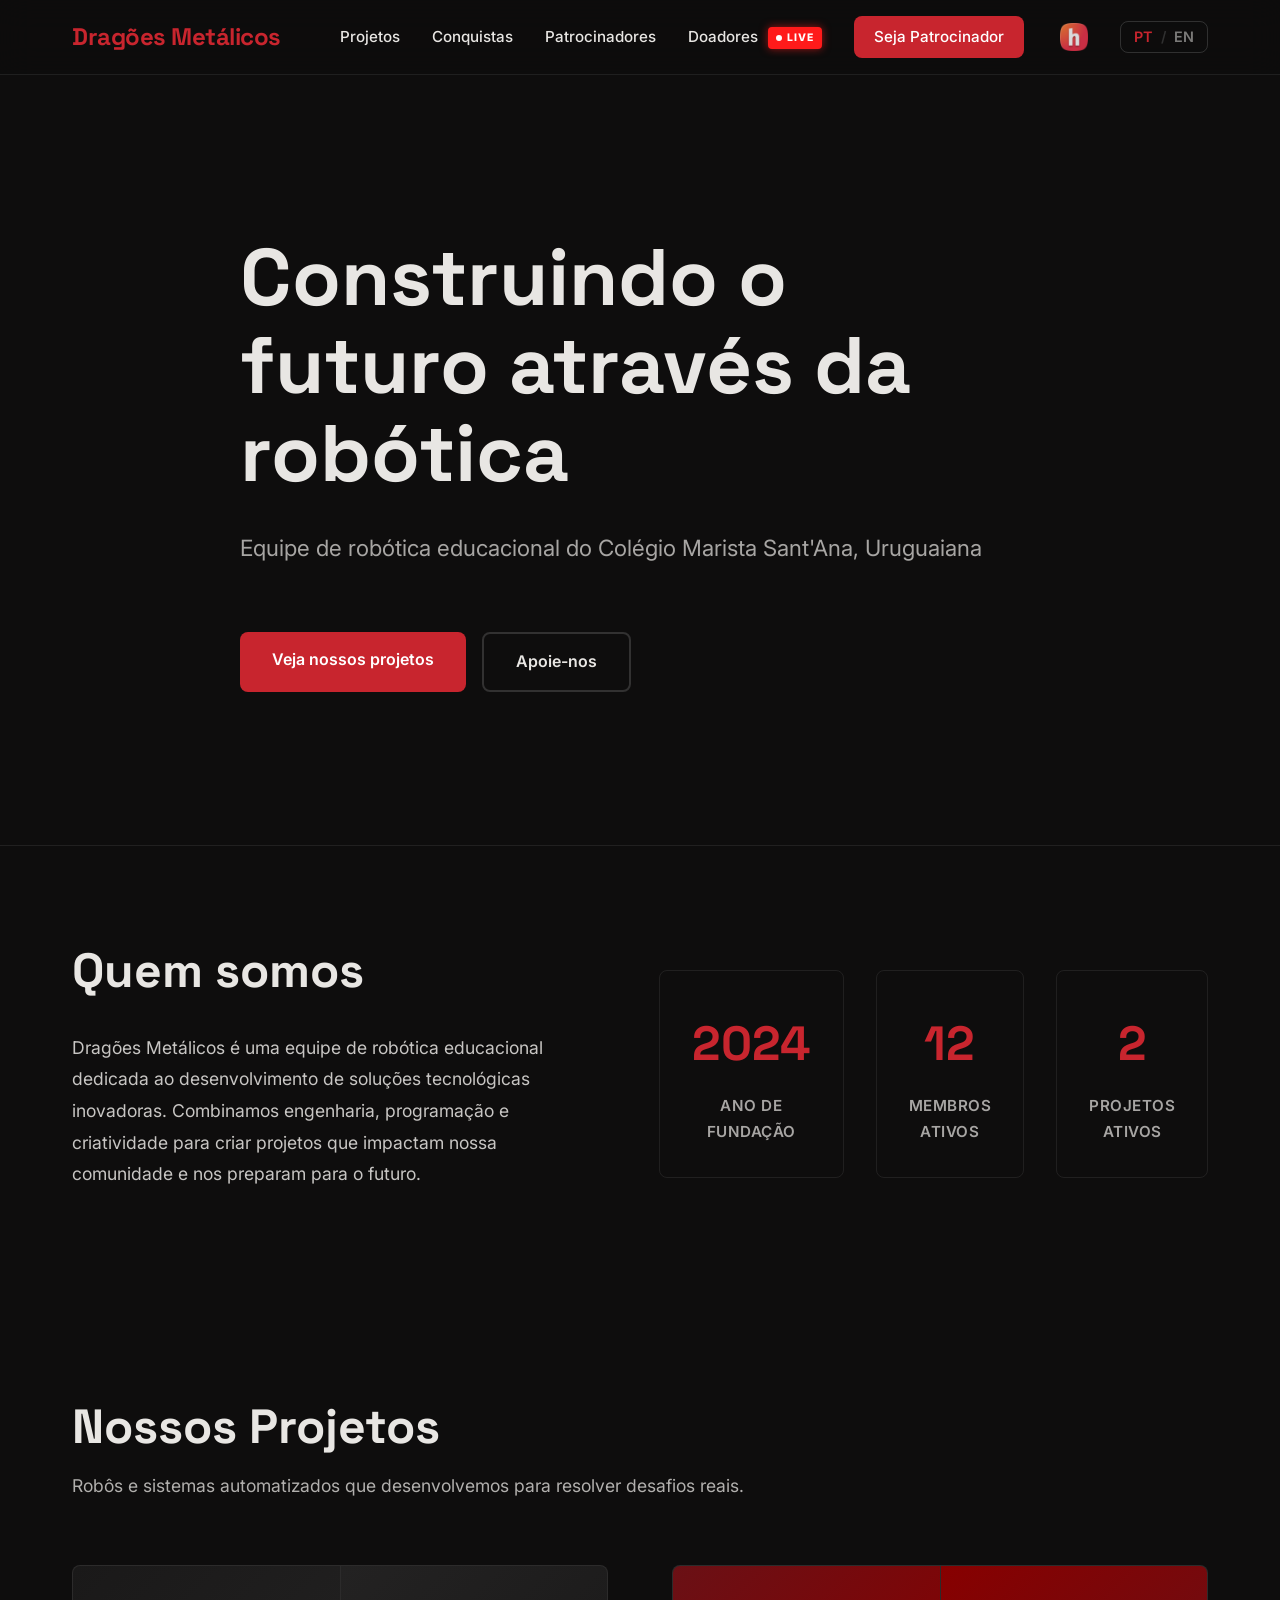
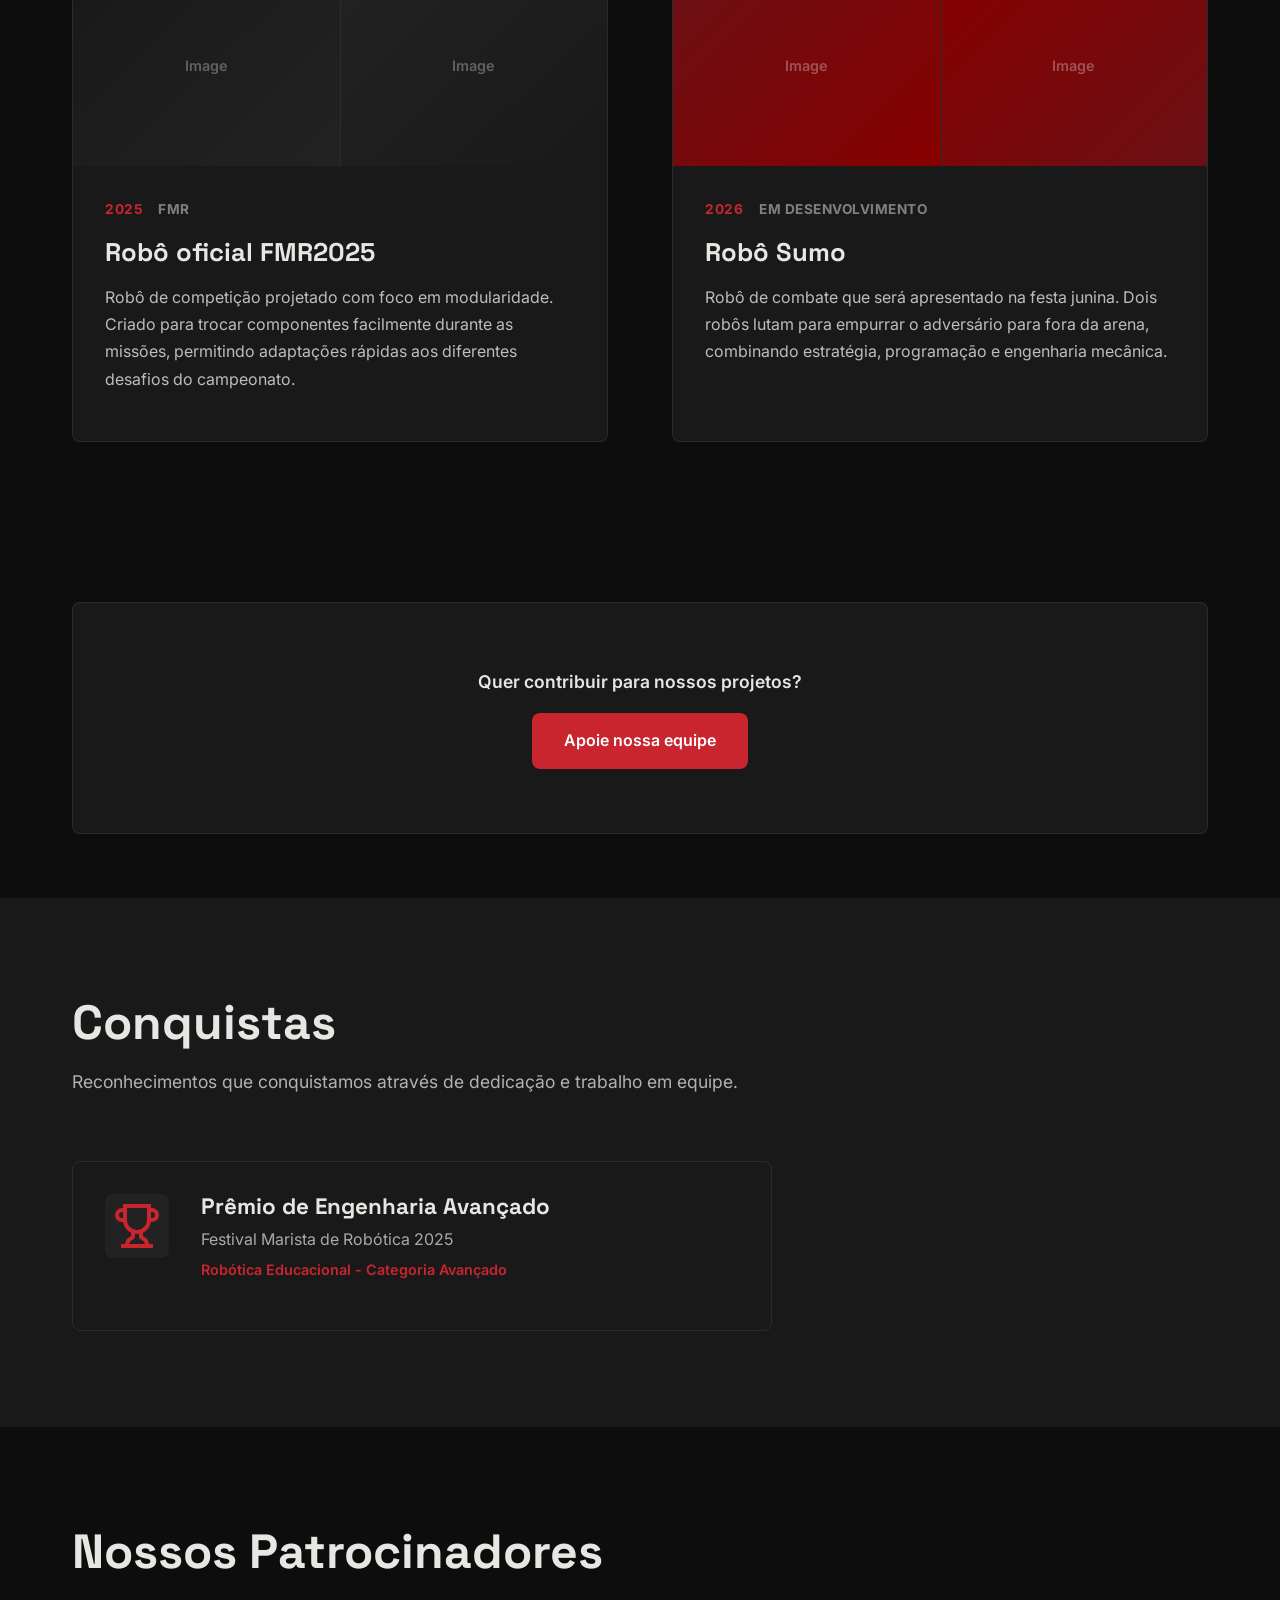
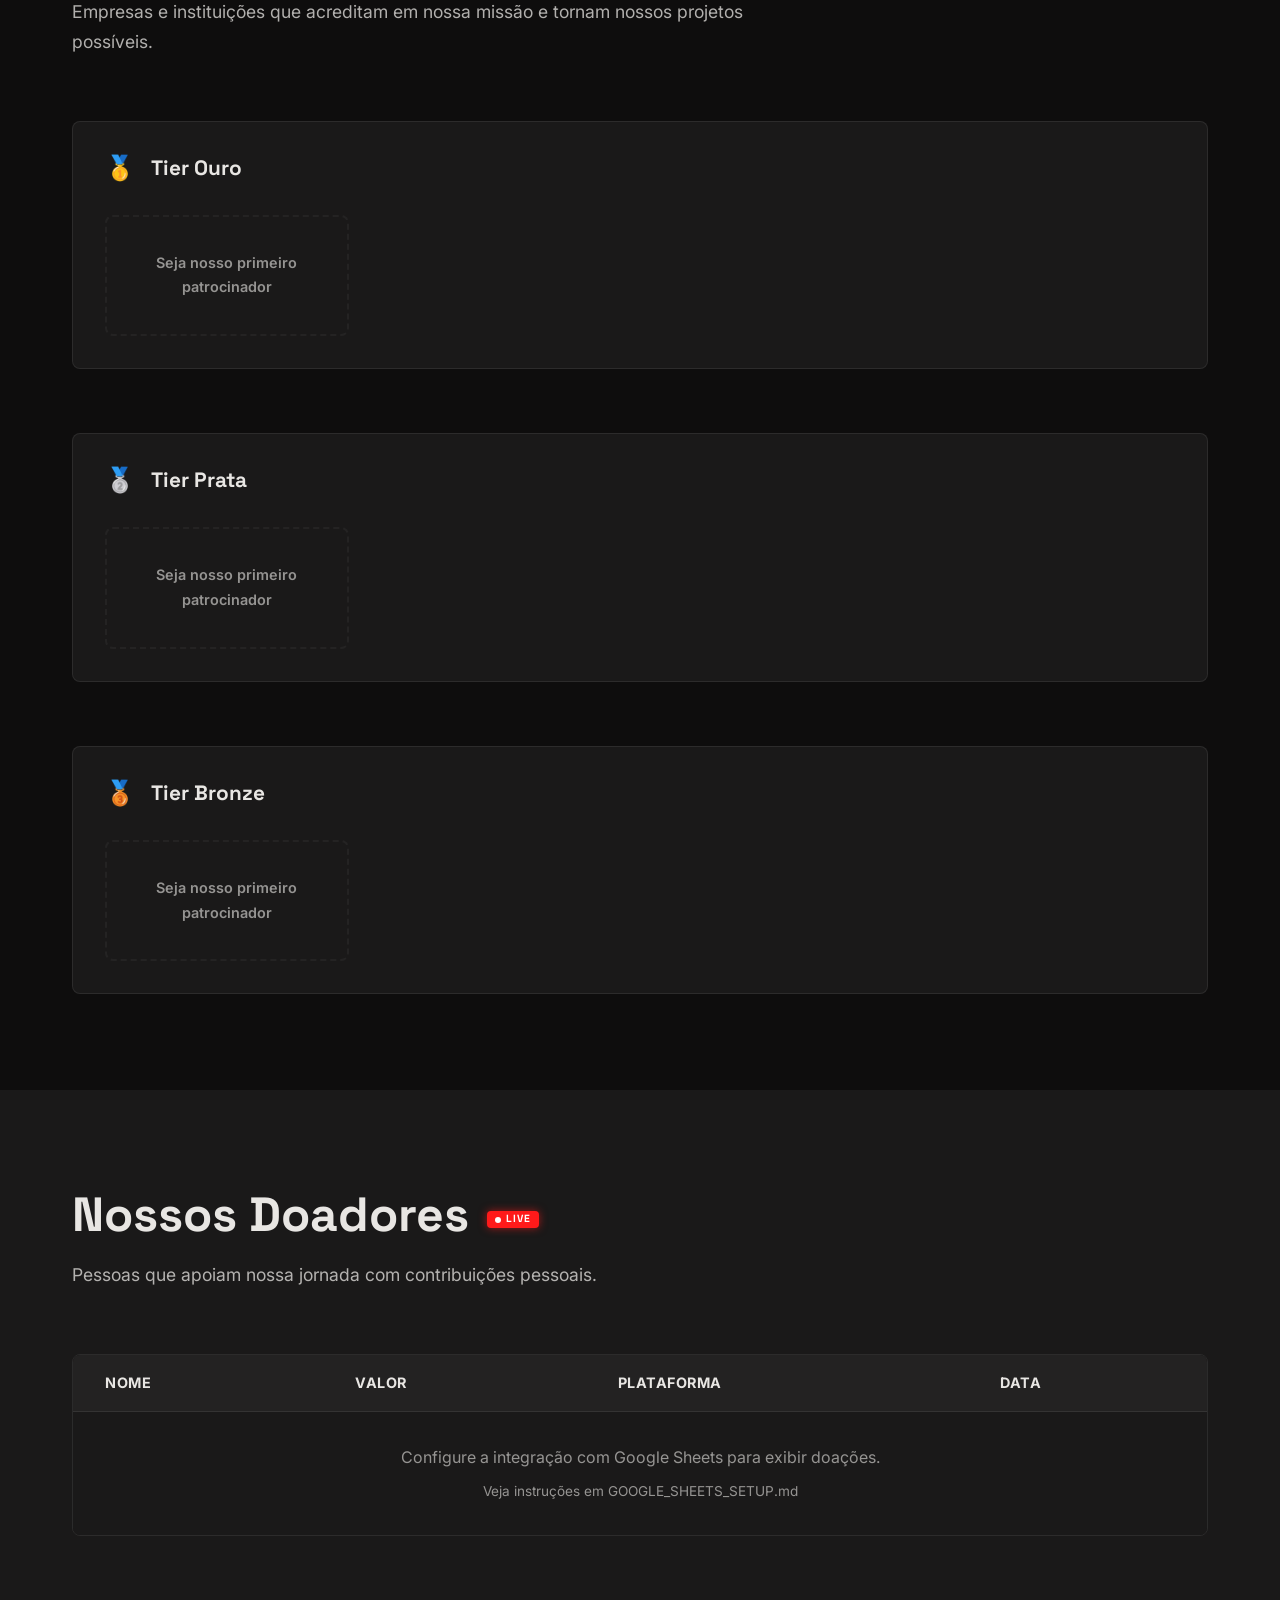
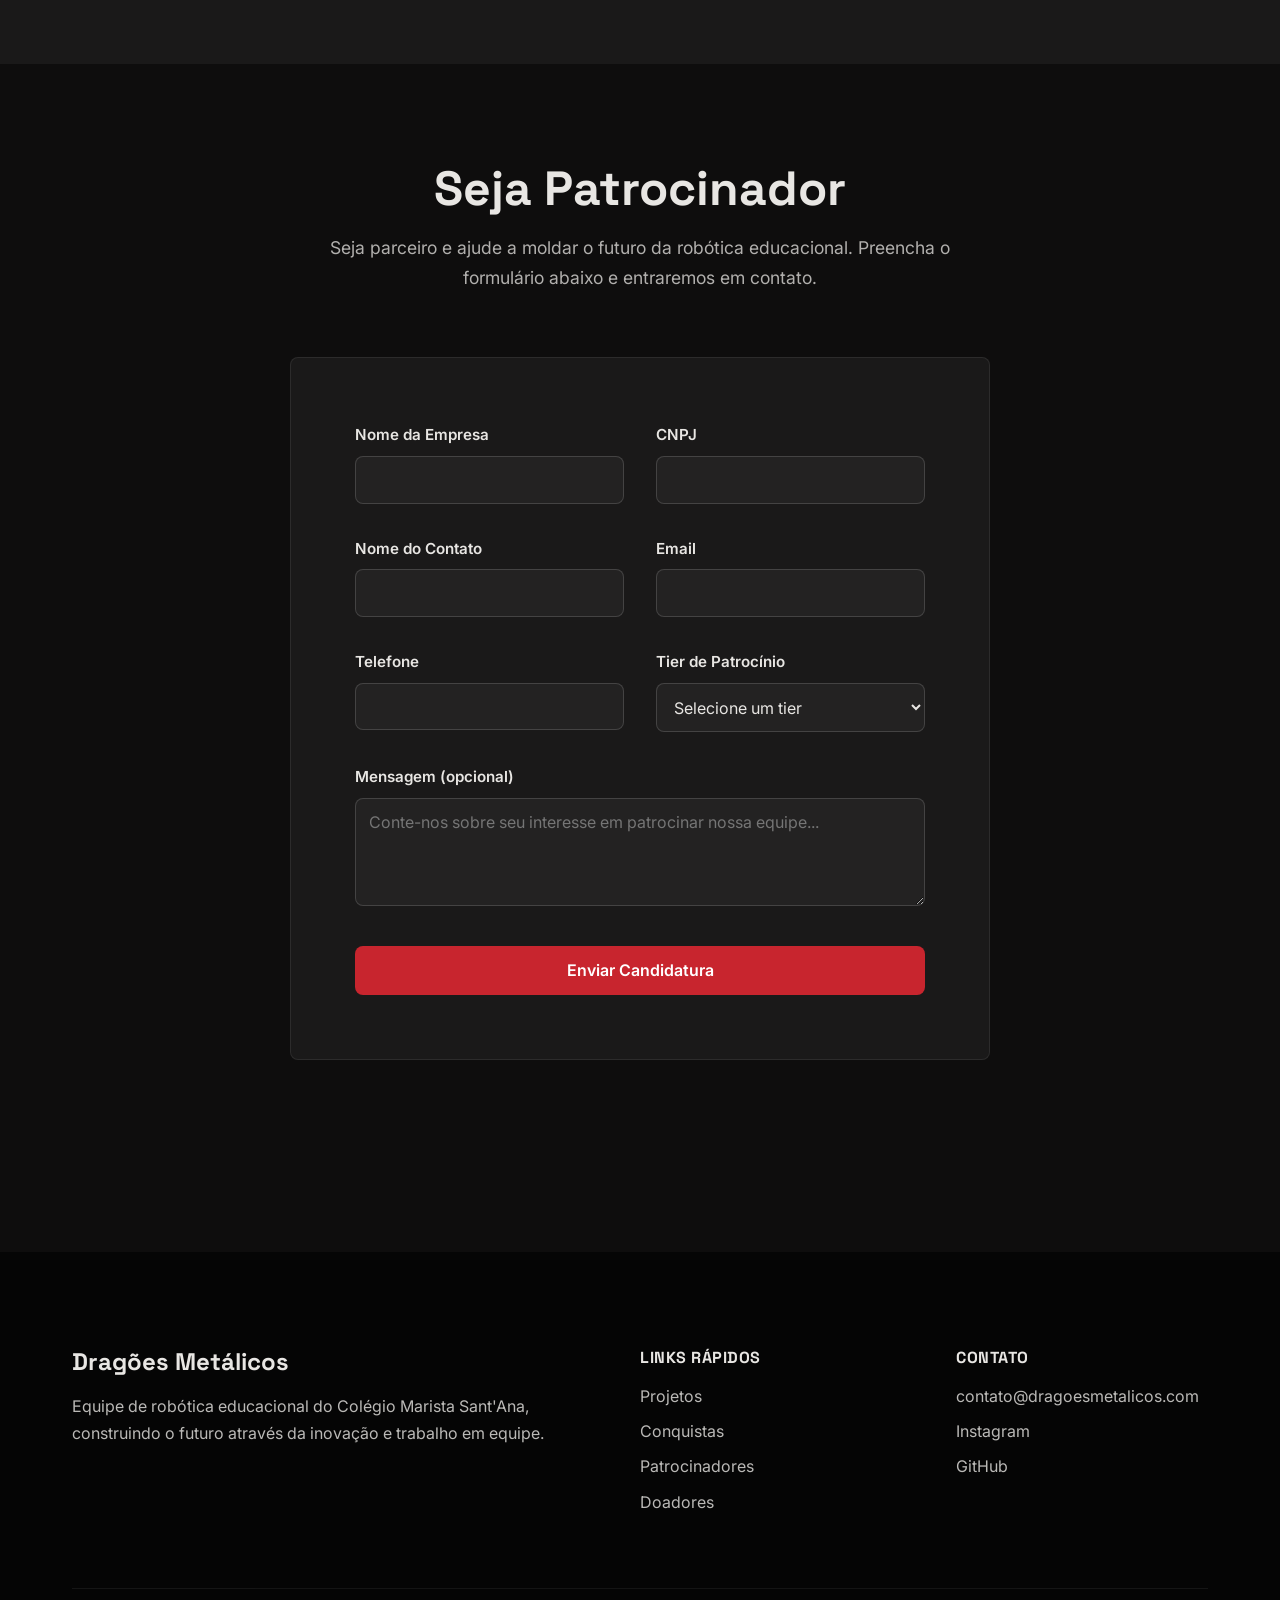
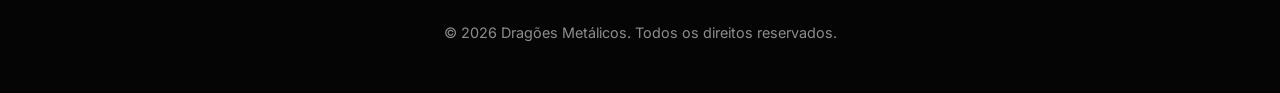
==== index.html @ 0747b9c5 "Add files via upload" ====
<!DOCTYPE html>
<html lang="pt-BR">

<head>
    <meta charset="UTF-8">
    <meta name="viewport" content="width=device-width, initial-scale=1.0">
    <title>Dragões Metálicos | Robótica Educacional</title>
    <link rel="preconnect" href="https://fonts.googleapis.com">
    <link rel="preconnect" href="https://fonts.gstatic.com" crossorigin>
    <link href="https://fonts.googleapis.com/css2?family=Inter:wght
    @400;500;600;700&family=Space+Grotesk:wght@500;600;700&display=swap" rel="stylesheet">
    <link rel="stylesheet" href="styles.css">
</head>

<body>
    <!-- HEADER -->
    <header class="header">
        <div class="container">
            <nav class="nav">
                <a href="#home" class="logo"><img src="logo.png" alt="Logo" class="logo-img" onerror="this.style.display='none'">Dragões Metálicos</a>
                <div class="nav-right">
                    <ul class="nav-links" id="navLinks">
                        <li><a href="#projetos" data-en="Projects">Projetos</a></li>
                        <li><a href="#conquistas" data-en="Achievements">Conquistas</a></li>
                        <li><a href="#patrocinadores" data-en="Sponsors">Patrocinadores</a></li>
                        <li><a href="#doadores" class="nav-live-link">Doadores <span class="live-badge">LIVE</span></a></li>
                        <li><a href="#patrocinar" class="nav-cta" data-en="Become a Sponsor">Seja Patrocinador</a></li>
                    </ul>
                    <a href="https://hackclub.com" target="_blank" rel="noopener noreferrer" class="nav-hc-link" title="Hack Club">
                        <img src="hc_logo.png" alt="Hack Club" class="nav-hc-logo">
                    </a>
                    <button class="lang-toggle" id="langToggle" aria-label="Change language">
                        <span class="lang-option active" data-lang="pt">PT</span>
                        <span class="lang-divider">/</span>
                        <span class="lang-option" data-lang="en">EN</span>
                    </button>
                </div>
            </nav>
        </div>
    </header>

    <!-- HERO -->
    <section class="hero" id="home">
        <div class="container">
            <div class="hero-content">
                <h1 class="hero-title" data-en="Shaping the future through robotics">
                    Construindo o futuro através da robótica
                </h1>
                <p class="hero-subtitle" data-en="Educational robotics team at Colégio Marista Sant'Ana, Uruguaiana">
                    Equipe de robótica educacional do Colégio Marista Sant'Ana, Uruguaiana
                </p>
                <div class="hero-cta">
                    <a href="#projetos" class="btn btn-primary" data-en="See our projects">Veja nossos projetos</a>
                    <a href="#patrocinar" class="btn btn-secondary" data-en="Support us">Apoie-nos</a>
                </div>
            </div>
        </div>
    </section>

    <!-- ABOUT -->
    <section class="about">
        <div class="container">
            <div class="about-grid">
                <div class="about-text">
                    <h2 data-en="Who we are">Quem somos</h2>
                    <p
                        data-en="Dragões Metálicos is an educational robotics team dedicated to developing innovative technological solutions. We combine engineering, programming, and creativity to create projects that impact our community and prepare us for the future.">
                        Dragões Metálicos é uma equipe de robótica educacional dedicada ao desenvolvimento de soluções
                        tecnológicas inovadoras. Combinamos engenharia, programação e criatividade para criar projetos
                        que impactam nossa comunidade e nos preparam para o futuro.
                    </p>
                </div>
                <div class="about-stats">
                    <div class="stat-item">
                        <div class="stat-number">2024</div>
                        <div class="stat-label" data-en="Year founded">Ano de fundação</div>
                    </div>
                    <div class="stat-item">
                        <div class="stat-number">12</div>
                        <div class="stat-label" data-en="Active members">Membros ativos</div>
                    </div>
                    <div class="stat-item">
                        <div class="stat-number">2</div>
                        <div class="stat-label" data-en="Active projects">Projetos ativos</div>
                    </div>
                </div>
            </div>
        </div>
    </section>

    <!-- PROJECTS -->
    <section class="projects" id="projetos">
        <div class="container">
            <div class="section-header">
                <h2 class="section-title" data-en="Our Projects">Nossos Projetos</h2>
                <p class="section-description"
                    data-en="Robots and automated systems we've developed to solve real challenges.">
                    Robôs e sistemas automatizados que desenvolvemos para resolver desafios reais.
                </p>
            </div>

            <div class="projects-grid">
                <!-- Project 1 -->
                <article class="project-card">
                    <div class="project-images">
                        <div class="project-image"
                            style="background: linear-gradient(135deg, #1a1919 0%, #232222 100%);"></div>
                        <div class="project-image"
                            style="background: linear-gradient(135deg, #232222 0%, #1a1919 100%);"></div>
                    </div>
                    <div class="project-content">
                        <div class="project-meta">
                            <span class="project-year">2025</span>
                            <span class="project-tag">FMR</span>
                        </div>
                        <h3 class="project-title" data-en="Official FMR2025 Robot">Robô oficial FMR2025</h3>
                        <p class="project-description"
                            data-en="Competition robot designed with modularity in mind. Built to easily swap components during missions, allowing quick adaptations to different challenges throughout the championship.">
                            Robô de competição projetado com foco em modularidade. Criado para trocar componentes
                            facilmente durante as missões, permitindo adaptações rápidas aos diferentes desafios do
                            campeonato.
                        </p>
                    </div>
                </article>

                <!-- Project 2 -->
                <article class="project-card">
                    <div class="project-images">
                        <div class="project-image"
                            style="background: linear-gradient(135deg, #6a1015 0%, #870000 100%);"></div>
                        <div class="project-image"
                            style="background: linear-gradient(135deg, #870000 0%, #6a1015 100%);"></div>
                    </div>
                    <div class="project-content">
                        <div class="project-meta">
                            <span class="project-year">2026</span>
                            <span class="project-tag" data-en="In development">Em desenvolvimento</span>
                        </div>
                        <h3 class="project-title" data-en="Sumo Robot">Robô Sumo</h3>
                        <p class="project-description"
                            data-en="Combat robot that will be showcased at the June festival. Two robots battle to push their opponent out of the arena, combining strategy, programming, and mechanical engineering.">
                            Robô de combate que será apresentado na festa junina. Dois robôs lutam para empurrar o
                            adversário para fora da arena, combinando estratégia, programação e engenharia mecânica.
                        </p>
                    </div>
                </article>
            </div>
        </div>
    </section>

    <!-- CONTRIBUTE CTA -->
    <section class="contribute-cta-section">
        <div class="container">
            <div class="donors-cta">
                <p data-en="Want to contribute to our projects?">Quer contribuir para nossos projetos?</p>
                <a href="#patrocinar" class="btn btn-primary" data-en="Support our team">Apoie nossa equipe</a>
            </div>
        </div>
    </section>

    <!-- ACHIEVEMENTS -->
    <section class="achievements" id="conquistas">
        <div class="container">
            <div class="section-header">
                <h2 class="section-title" data-en="Achievements">Conquistas</h2>
                <p class="section-description" data-en="Recognition we've earned through dedication and teamwork.">
                    Reconhecimentos que conquistamos através de dedicação e trabalho em equipe.
                </p>
            </div>

            <div class="achievement-card">
                <div class="achievement-icon">
                    <svg width="48" height="48" viewBox="0 0 24 24" fill="none" stroke="currentColor" stroke-width="2">
                        <path d="M6 9H4.5a2.5 2.5 0 0 1 0-5H6"></path>
                        <path d="M18 9h1.5a2.5 2.5 0 0 0 0-5H18"></path>
                        <path d="M4 22h16"></path>
                        <path d="M10 14.66V17c0 .55-.47.98-.97 1.21C7.85 18.75 7 20.24 7 22"></path>
                        <path d="M14 14.66V17c0 .55.47.98.97 1.21C16.15 18.75 17 20.24 17 22"></path>
                        <path d="M18 2H6v7a6 6 0 0 0 12 0V2Z"></path>
                    </svg>
                </div>
                <div class="achievement-content">
                    <h3 class="achievement-title" data-en="Advanced Engineering Award">Prêmio de Engenharia Avançado
                    </h3>
                    <p class="achievement-subtitle">Festival Marista de Robótica 2025</p>
                    <p class="achievement-category" data-en="Educational Robotics - Advanced Category">Robótica
                        Educacional - Categoria Avançado</p>
                </div>
            </div>
        </div>
    </section>

    <!-- SPONSORS -->
    <section class="sponsors" id="patrocinadores">
        <div class="container">
            <div class="section-header">
                <h2 class="section-title" data-en="Our Sponsors">Nossos Patrocinadores</h2>
                <p class="section-description"
                    data-en="Companies and institutions that believe in our mission and make our projects possible.">
                    Empresas e instituições que acreditam em nossa missão e tornam nossos projetos possíveis.
                </p>
            </div>

            <div class="sponsors-tiers">
                <div class="tier-section">
                    <h3 class="tier-title">
                        <span class="tier-icon">🥇</span>
                        <span data-en="Gold Tier">Tier Ouro</span>
                    </h3>
                    <div class="sponsors-grid">
                        <div class="sponsor-placeholder">
                            <p data-en="Be our first sponsor">Seja nosso primeiro patrocinador</p>
                        </div>
                    </div>
                </div>

                <div class="tier-section">
                    <h3 class="tier-title">
                        <span class="tier-icon">🥈</span>
                        <span data-en="Silver Tier">Tier Prata</span>
                    </h3>
                    <div class="sponsors-grid">
                        <div class="sponsor-placeholder">
                            <p data-en="Be our first sponsor">Seja nosso primeiro patrocinador</p>
                        </div>
                    </div>
                </div>

                <div class="tier-section">
                    <h3 class="tier-title">
                        <span class="tier-icon">🥉</span>
                        <span data-en="Bronze Tier">Tier Bronze</span>
                    </h3>
                    <div class="sponsors-grid">
                        <div class="sponsor-placeholder">
                            <p data-en="Be our first sponsor">Seja nosso primeiro patrocinador</p>
                        </div>
                    </div>
                </div>
            </div>
        </div>
    </section>

    <!-- DONORS -->
    <section class="donors" id="doadores">
        <div class="container">
            <div class="section-header">
                <h2 class="section-title" data-en="Our Donors">Nossos Doadores <span class="live-badge">LIVE</span></h2>
                <p class="section-description"
                    data-en="Individuals who support our journey with personal contributions.">
                    Pessoas que apoiam nossa jornada com contribuições pessoais.
                </p>
            </div>

            <div class="donors-table-container">
                <table class="donors-table" id="donorsTable">
                    <thead>
                        <tr>
                            <th data-en="Name">Nome</th>
                            <th data-en="Amount">Valor</th>
                            <th data-en="Platform">Plataforma</th>
                            <th data-en="Date">Data</th>
                        </tr>
                    </thead>
                    <tbody id="donorsTableBody">
                        <tr>
                            <td colspan="4" class="loading-message" data-en="Loading donations...">Carregando doações...
                            </td>
                        </tr>
                    </tbody>
                </table>
            </div>


        </div>
    </section>

    <!-- BECOME A SPONSOR -->
    <section class="become-sponsor" id="patrocinar">
        <div class="container">
            <div class="sponsor-form-wrapper">
                <div class="sponsor-form-header">
                    <h2 data-en="Become a Sponsor">Seja Patrocinador</h2>
                    <p
                        data-en="Partner with us and help shape the future of educational robotics. Fill out the form below and we'll get in touch.">
                        Seja parceiro e ajude a moldar o futuro da robótica educacional. Preencha o formulário abaixo e
                        entraremos em contato.
                    </p>
                </div>

                <form class="sponsor-form" id="sponsorForm">
                    <div class="form-row">
                        <div class="form-group">
                            <label for="companyName" data-en="Company Name">Nome da Empresa</label>
                            <input type="text" id="companyName" name="companyName" required>
                        </div>
                        <div class="form-group">
                            <label for="cnpj">CNPJ</label>
                            <input type="text" id="cnpj" name="cnpj" required>
                        </div>
                    </div>

                    <div class="form-row">
                        <div class="form-group">
                            <label for="contactName" data-en="Contact Name">Nome do Contato</label>
                            <input type="text" id="contactName" name="contactName" required>
                        </div>
                        <div class="form-group">
                            <label for="email">Email</label>
                            <input type="email" id="email" name="email" required>
                        </div>
                    </div>

                    <div class="form-row">
                        <div class="form-group">
                            <label for="phone" data-en="Phone">Telefone</label>
                            <input type="tel" id="phone" name="phone" required>
                        </div>
                        <div class="form-group">
                            <label for="tier" data-en="Sponsorship Tier">Tier de Patrocínio</label>
                            <select id="tier" name="tier" required>
                                <option value="" data-en="Select a tier">Selecione um tier</option>
                                <option value="ouro" data-en="Gold (Premium)">Ouro (Premium)</option>
                                <option value="prata" data-en="Silver (Advanced)">Prata (Avançado)</option>
                                <option value="bronze" data-en="Bronze (Basic)">Bronze (Básico)</option>
                            </select>
                        </div>
                    </div>

                    <div class="form-group">
                        <label for="message" data-en="Message (optional)">Mensagem (opcional)</label>
                        <textarea id="message" name="message" rows="4"
                            data-en-placeholder="Tell us about your interest in sponsoring our team..."
                            placeholder="Conte-nos sobre seu interesse em patrocinar nossa equipe..."></textarea>
                    </div>

                    <button type="submit" class="btn btn-primary btn-block" data-en="Submit Application">Enviar
                        Candidatura</button>
                </form>
            </div>
        </div>
    </section>

    <!-- FOOTER -->
    <footer class="footer">
        <div class="container">
            <div class="footer-grid">
                <div class="footer-column">
                    <h3 class="footer-title">Dragões Metálicos</h3>
                    <p
                        data-en="Educational robotics team from Colégio Marista Sant'Ana, building the future through innovation and teamwork.">
                        Equipe de robótica educacional do Colégio Marista Sant'Ana, construindo o futuro através da
                        inovação e trabalho em equipe.
                    </p>
                </div>
                <div class="footer-column">
                    <h4 data-en="Quick Links">Links Rápidos</h4>
                    <ul>
                        <li><a href="#projetos" data-en="Projects">Projetos</a></li>
                        <li><a href="#conquistas" data-en="Achievements">Conquistas</a></li>
                        <li><a href="#patrocinadores" data-en="Sponsors">Patrocinadores</a></li>
                        <li><a href="#doadores" data-en="Donors">Doadores</a></li>
                    </ul>
                </div>
                <div class="footer-column">
                    <h4 data-en="Contact">Contato</h4>
                    <ul>
                        <li><a href="mailto:contato@dragoesmetalicos.com">contato@dragoesmetalicos.com</a></li>
                        <li><a href="#" data-en="Instagram">Instagram</a></li>
                        <li><a href="#" data-en="GitHub">GitHub</a></li>
                    </ul>
                </div>
            </div>
            <div class="footer-bottom">
                <p data-en="© 2026 Dragões Metálicos. All rights reserved.">© 2026 Dragões Metálicos. Todos os direitos
                    reservados.</p>
            </div>
        </div>
    </footer>

    <script src="script.js"></script>
</body>

</html>
---- styles.css ----
/* ================================
   DRAGÕES METÁLICOS - STYLESHEET
   Clean, modern, minimalist design
   ================================ */

:root {
    --color-bg: #0E0D0D;
    --color-surface: #1A1919;
    --color-surface-alt: #232222;
    --color-text: #E8E6E3;
    --color-text-muted: #9A9896;
    --color-primary: #C8252E;
    --color-secondary: #E03A42;
    --color-border: rgba(255, 255, 255, 0.08);
    --color-border-strong: rgba(255, 255, 255, 0.15);
    
    --font-body: 'Inter', -apple-system, BlinkMacSystemFont, sans-serif;
    --font-display: 'Space Grotesk', -apple-system, BlinkMacSystemFont, sans-serif;
    
    --spacing-xs: 0.5rem;
    --spacing-sm: 1rem;
    --spacing-md: 2rem;
    --spacing-lg: 4rem;
    --spacing-xl: 6rem;
    
    --radius: 8px;
    --transition: all 0.3s cubic-bezier(0.4, 0, 0.2, 1);
}

* {
    margin: 0;
    padding: 0;
    box-sizing: border-box;
}

html {
    scroll-behavior: smooth;
}

body {
    font-family: var(--font-body);
    background: var(--color-bg);
    color: var(--color-text);
    line-height: 1.7;
    font-size: 16px;
    overflow-x: hidden;
}

.container {
    max-width: 1200px;
    margin: 0 auto;
    padding: 0 2rem;
}

/* ================================
   TYPOGRAPHY
   ================================ */

h1, h2, h3, h4, h5, h6 {
    font-family: var(--font-display);
    font-weight: 700;
    line-height: 1.2;
    color: var(--color-text);
}

h2 {
    font-size: clamp(2rem, 5vw, 3rem);
    margin-bottom: var(--spacing-sm);
}

h3 {
    font-size: clamp(1.5rem, 3vw, 2rem);
}

p {
    margin-bottom: var(--spacing-sm);
}

/* ================================
   HEADER & NAVIGATION
   ================================ */

.header {
    position: fixed;
    top: 0;
    width: 100%;
    background: rgba(14, 13, 13, 0.85);
    backdrop-filter: blur(16px);
    border-bottom: 1px solid var(--color-border);
    z-index: 1000;
    padding: var(--spacing-sm) 0;
}

.nav {
    display: flex;
    justify-content: space-between;
    align-items: center;
    gap: var(--spacing-md);
}

.logo {
    font-family: var(--font-display);
    font-size: 1.5rem;
    font-weight: 700;
    color: var(--color-primary);
    text-decoration: none;
    letter-spacing: -0.02em;
    display: inline-flex;
    align-items: center;
    gap: 0.5rem;
}

.logo-img {
    height: 1.5rem;
    width: auto;
    object-fit: contain;
    border-radius: 4px;
}

.nav-cta-icon {
    height: 16px;
    width: auto;
    object-fit: contain;
    margin-right: 6px;
    vertical-align: middle;
    border-radius: 2px;
}

.nav-right {
    display: flex;
    align-items: center;
    gap: var(--spacing-md);
}

.nav-links {
    display: flex;
    gap: var(--spacing-md);
    list-style: none;
    align-items: center;
}

.nav-links a {
    color: var(--color-text);
    text-decoration: none;
    font-size: 0.95rem;
    font-weight: 500;
    transition: var(--transition);
    position: relative;
}

.nav-links a:hover {
    color: var(--color-primary);
}

/* LIVE Badge */
.live-badge {
    display: inline-flex;
    align-items: center;
    gap: 5px;
    background: #FF1A1A;
    color: #fff;
    font-size: 0.65rem;
    font-weight: 800;
    padding: 2px 8px;
    border-radius: 4px;
    letter-spacing: 1px;
    text-transform: uppercase;
    margin-left: 6px;
    vertical-align: middle;
    position: relative;
    animation: live-glow 2s ease-in-out infinite;
    box-shadow: 0 0 8px rgba(255, 26, 26, 0.6);
}

.live-badge::before {
    content: '';
    width: 6px;
    height: 6px;
    background: #fff;
    border-radius: 50%;
    animation: live-pulse 1.2s ease-in-out infinite;
}

@keyframes live-pulse {
    0%, 100% { opacity: 1; transform: scale(1); }
    50% { opacity: 0.4; transform: scale(0.7); }
}

@keyframes live-glow {
    0%, 100% { box-shadow: 0 0 8px rgba(255, 26, 26, 0.6); }
    50% { box-shadow: 0 0 16px rgba(255, 26, 26, 0.9), 0 0 32px rgba(255, 26, 26, 0.4); }
}

.nav-links a:not(.nav-cta)::after {
    content: '';
    position: absolute;
    bottom: -4px;
    left: 0;
    width: 0;
    height: 2px;
    background: var(--color-primary);
    transition: width 0.3s ease;
}

.nav-links a:not(.nav-cta):hover::after {
    width: 100%;
}

.nav-cta {
    background: var(--color-primary);
    color: white !important;
    padding: 0.5rem 1.25rem;
    border-radius: var(--radius);
    font-weight: 600;
    display: inline-flex;
    align-items: center;
    gap: 0.4rem;
}

.nav-cta:hover {
    background: var(--color-secondary);
    transform: translateY(-1px);
}

.nav-cta::after {
    display: none;
}

.lang-toggle {
    display: flex;
    gap: 0.5rem;
    align-items: center;
    background: transparent;
    border: 1px solid var(--color-border-strong);
    padding: 0.4rem 0.8rem;
    border-radius: var(--radius);
    cursor: pointer;
    font-family: var(--font-body);
    font-size: 0.9rem;
    font-weight: 600;
    transition: var(--transition);
}

.nav-hc-link {
    display: flex;
    align-items: center;
    margin-left: 0.25rem;
    transition: var(--transition);
    opacity: 0.85;
}

.nav-hc-link:hover {
    opacity: 1;
    transform: scale(1.08);
}

.nav-hc-logo {
    height: 28px;
    width: auto;
    object-fit: contain;
    border-radius: 4px;
}

.lang-toggle:hover {
    border-color: var(--color-primary);
}

.lang-option {
    color: var(--color-text);
    opacity: 0.5;
    transition: var(--transition);
}

.lang-option.active {
    opacity: 1;
    color: var(--color-primary);
}

.lang-divider {
    color: var(--color-border-strong);
}

/* ================================
   HERO SECTION
   ================================ */

.hero {
    margin-top: 80px;
    min-height: 85vh;
    display: flex;
    align-items: center;
    padding: var(--spacing-xl) 0;
}

.hero-content {
    max-width: 800px;
}

.hero-title {
    font-size: clamp(2.5rem, 7vw, 5rem);
    font-weight: 700;
    line-height: 1.1;
    margin-bottom: var(--spacing-md);
    color: var(--color-text);
}

.hero-subtitle {
    font-size: clamp(1.1rem, 2.5vw, 1.4rem);
    color: var(--color-text);
    opacity: 0.7;
    margin-bottom: var(--spacing-lg);
    font-weight: 400;
}

.hero-cta {
    display: flex;
    gap: var(--spacing-sm);
    flex-wrap: wrap;
}

/* ================================
   BUTTONS
   ================================ */

.btn {
    display: inline-block;
    padding: 0.9rem 2rem;
    font-family: var(--font-body);
    font-size: 1rem;
    font-weight: 600;
    text-decoration: none;
    border-radius: var(--radius);
    transition: var(--transition);
    border: none;
    cursor: pointer;
}

.btn-primary {
    background: var(--color-primary);
    color: white;
}

.btn-primary:hover {
    background: var(--color-secondary);
    transform: translateY(-2px);
    box-shadow: 0 4px 12px rgba(106, 16, 21, 0.3);
}

.btn-secondary {
    background: transparent;
    color: var(--color-text);
    border: 2px solid var(--color-border-strong);
}

.btn-secondary:hover {
    border-color: var(--color-primary);
    color: var(--color-primary);
}

.btn-block {
    width: 100%;
    text-align: center;
}

/* ================================
   ABOUT SECTION
   ================================ */

.about {
    padding: var(--spacing-xl) 0;
    border-top: 1px solid var(--color-border);
}

.about-grid {
    display: grid;
    grid-template-columns: 1fr 1fr;
    gap: var(--spacing-lg);
    align-items: center;
}

.about-text h2 {
    margin-bottom: var(--spacing-md);
}

.about-text p {
    font-size: 1.1rem;
    line-height: 1.8;
    opacity: 0.85;
}

.about-stats {
    display: grid;
    grid-template-columns: repeat(3, 1fr);
    gap: var(--spacing-md);
}

.stat-item {
    padding: var(--spacing-md);
    border: 1px solid var(--color-border);
    border-radius: var(--radius);
    text-align: center;
    transition: var(--transition);
}

.stat-item:hover {
    border-color: var(--color-primary);
    background: var(--color-surface);
}

.stat-number {
    font-family: var(--font-display);
    font-size: 3rem;
    font-weight: 700;
    color: var(--color-primary);
    margin-bottom: 0.5rem;
}

.stat-label {
    font-size: 0.95rem;
    opacity: 0.7;
    text-transform: uppercase;
    letter-spacing: 0.5px;
    font-weight: 600;
}

/* ================================
   CONTRIBUTE CTA
   ================================ */

.contribute-cta-section {
    padding: var(--spacing-lg) 0;
}

.contribute-cta-section .donors-cta {
    text-align: center;
    padding: var(--spacing-lg);
    background: var(--color-surface);
    border: 1px solid var(--color-border);
    border-radius: var(--radius);
}

/* ================================
   SECTIONS
   ================================ */

.section-header {
    max-width: 700px;
    margin-bottom: var(--spacing-lg);
}

.section-title {
    font-size: clamp(2rem, 5vw, 3rem);
    margin-bottom: var(--spacing-sm);
}

.section-description {
    font-size: 1.1rem;
    opacity: 0.75;
    line-height: 1.7;
}

/* ================================
   PROJECTS
   ================================ */

.projects {
    padding: var(--spacing-xl) 0;
}

.projects-grid {
    display: grid;
    grid-template-columns: repeat(auto-fit, minmax(500px, 1fr));
    gap: var(--spacing-lg);
}

.project-card {
    border: 1px solid var(--color-border);
    border-radius: var(--radius);
    overflow: hidden;
    transition: var(--transition);
    background: var(--color-surface);
}

.project-card:hover {
    transform: translateY(-4px);
    box-shadow: 0 8px 24px rgba(0, 0, 0, 0.3);
    border-color: var(--color-primary);
}

.project-images {
    display: grid;
    grid-template-columns: 1fr 1fr;
    gap: 1px;
    background: var(--color-border);
}

.project-image {
    aspect-ratio: 4/3;
    display: flex;
    align-items: center;
    justify-content: center;
    position: relative;
}

.project-image::before {
    content: 'Image';
    color: rgba(255, 255, 255, 0.3);
    font-size: 0.9rem;
    font-weight: 600;
}

.project-content {
    padding: var(--spacing-md);
}

.project-meta {
    display: flex;
    gap: var(--spacing-sm);
    margin-bottom: var(--spacing-sm);
}

.project-year,
.project-tag {
    font-size: 0.85rem;
    font-weight: 700;
    text-transform: uppercase;
    letter-spacing: 0.5px;
}

.project-year {
    color: var(--color-primary);
}

.project-tag {
    color: var(--color-text);
    opacity: 0.5;
}

.project-title {
    font-size: 1.6rem;
    margin-bottom: var(--spacing-sm);
}

.project-description {
    opacity: 0.8;
    line-height: 1.7;
}

/* ================================
   ACHIEVEMENTS
   ================================ */

.achievements {
    padding: var(--spacing-xl) 0;
    background: var(--color-surface);
}

.achievement-card {
    display: flex;
    gap: var(--spacing-md);
    padding: var(--spacing-md);
    border: 1px solid var(--color-border);
    border-radius: var(--radius);
    align-items: flex-start;
    max-width: 700px;
    transition: var(--transition);
}

.achievement-card:hover {
    border-color: var(--color-primary);
    background: var(--color-surface-alt);
}

.achievement-icon {
    flex-shrink: 0;
    width: 64px;
    height: 64px;
    display: flex;
    align-items: center;
    justify-content: center;
    background: var(--color-surface-alt);
    border-radius: var(--radius);
    color: var(--color-primary);
}

.achievement-content {
    flex: 1;
}

.achievement-title {
    font-size: 1.4rem;
    margin-bottom: 0.3rem;
}

.achievement-subtitle {
    font-size: 1rem;
    opacity: 0.7;
    margin-bottom: 0.3rem;
}

.achievement-category {
    font-size: 0.9rem;
    color: var(--color-primary);
    font-weight: 600;
}

/* ================================
   SPONSORS
   ================================ */

.sponsors {
    padding: var(--spacing-xl) 0;
}

.sponsors-tiers {
    display: flex;
    flex-direction: column;
    gap: var(--spacing-lg);
}

.tier-section {
    border: 1px solid var(--color-border);
    border-radius: var(--radius);
    padding: var(--spacing-md);
    background: var(--color-surface);
}

.tier-title {
    font-size: 1.3rem;
    margin-bottom: var(--spacing-md);
    display: flex;
    align-items: center;
    gap: var(--spacing-sm);
}

.tier-icon {
    font-size: 1.5rem;
}

.sponsors-grid {
    display: grid;
    grid-template-columns: repeat(auto-fill, minmax(200px, 1fr));
    gap: var(--spacing-md);
}

.sponsor-placeholder {
    aspect-ratio: 2/1;
    border: 2px dashed var(--color-border);
    border-radius: var(--radius);
    display: flex;
    align-items: center;
    justify-content: center;
    text-align: center;
    padding: var(--spacing-sm);
    opacity: 0.6;
    transition: var(--transition);
}

.sponsor-placeholder:hover {
    border-color: var(--color-primary);
    opacity: 1;
}

.sponsor-placeholder p {
    font-size: 0.9rem;
    font-weight: 600;
    margin: 0;
}

/* ================================
   DONORS
   ================================ */

.donors {
    padding: var(--spacing-xl) 0;
    background: var(--color-surface);
}

.donors-table-container {
    overflow-x: auto;
    border: 1px solid var(--color-border);
    border-radius: var(--radius);
    margin-bottom: var(--spacing-md);
}

.donors-table {
    width: 100%;
    border-collapse: collapse;
    background: var(--color-surface);
}

.donors-table thead {
    background: var(--color-surface-alt);
    border-bottom: 1px solid var(--color-border);
}

.donors-table th {
    padding: var(--spacing-sm) var(--spacing-md);
    text-align: left;
    font-weight: 700;
    font-size: 0.9rem;
    text-transform: uppercase;
    letter-spacing: 0.5px;
}

.donors-table td {
    padding: var(--spacing-sm) var(--spacing-md);
    border-bottom: 1px solid var(--color-border);
}

.donors-table tbody tr:last-child td {
    border-bottom: none;
}

.donors-table tbody tr:hover {
    background: var(--color-surface-alt);
}

.loading-message {
    text-align: center;
    opacity: 0.6;
    font-style: italic;
}

.donors-cta {
    text-align: center;
    padding: var(--spacing-md);
    background: var(--color-surface-alt);
    border-radius: var(--radius);
}

.donors-cta p {
    margin-bottom: var(--spacing-sm);
    font-size: 1.1rem;
    font-weight: 600;
}

/* ================================
   BECOME A SPONSOR
   ================================ */

.become-sponsor {
    padding: var(--spacing-xl) 0;
}

.sponsor-form-wrapper {
    max-width: 700px;
    margin: 0 auto;
}

.sponsor-form-header {
    text-align: center;
    margin-bottom: var(--spacing-lg);
}

.sponsor-form-header h2 {
    margin-bottom: var(--spacing-sm);
}

.sponsor-form-header p {
    font-size: 1.1rem;
    opacity: 0.75;
}

.sponsor-form {
    background: var(--color-surface);
    padding: var(--spacing-lg);
    border: 1px solid var(--color-border);
    border-radius: var(--radius);
}

.form-row {
    display: grid;
    grid-template-columns: 1fr 1fr;
    gap: var(--spacing-md);
}

.form-group {
    margin-bottom: var(--spacing-md);
}

.form-group label {
    display: block;
    margin-bottom: var(--spacing-xs);
    font-weight: 600;
    font-size: 0.95rem;
}

.form-group input,
.form-group select,
.form-group textarea {
    width: 100%;
    padding: 0.8rem;
    border: 1px solid var(--color-border-strong);
    border-radius: var(--radius);
    font-family: var(--font-body);
    font-size: 1rem;
    transition: var(--transition);
    background: var(--color-surface-alt);
    color: var(--color-text);
}

.form-group input:focus,
.form-group select:focus,
.form-group textarea:focus {
    outline: none;
    border-color: var(--color-primary);
    box-shadow: 0 0 0 3px rgba(106, 16, 21, 0.1);
}

.form-group textarea {
    resize: vertical;
}

/* ================================
   FOOTER
   ================================ */

.footer {
    background: #050505;
    color: var(--color-text);
    padding: var(--spacing-xl) 0 var(--spacing-md);
    margin-top: var(--spacing-xl);
}

.footer-grid {
    display: grid;
    grid-template-columns: 2fr 1fr 1fr;
    gap: var(--spacing-lg);
    margin-bottom: var(--spacing-lg);
}

.footer-title {
    font-family: var(--font-display);
    font-size: 1.5rem;
    color: var(--color-text);
    margin-bottom: var(--spacing-sm);
}

.footer-column h4 {
    margin-bottom: var(--spacing-sm);
    font-size: 1rem;
    text-transform: uppercase;
    letter-spacing: 0.5px;
    color: var(--color-text);
}

.footer-column p {
    opacity: 0.8;
    line-height: 1.7;
}

.footer-column ul {
    list-style: none;
}

.footer-column ul li {
    margin-bottom: 0.5rem;
}

.footer-column a {
    color: var(--color-text);
    text-decoration: none;
    opacity: 0.8;
    transition: var(--transition);
}

.footer-column a:hover {
    opacity: 1;
    color: white;
}

.footer-bottom {
    padding-top: var(--spacing-md);
    border-top: 1px solid rgba(255, 255, 255, 0.1);
    text-align: center;
    opacity: 0.6;
    font-size: 0.9rem;
}

/* ================================
   RESPONSIVE
   ================================ */

@media (max-width: 968px) {
    .about-grid {
        grid-template-columns: 1fr;
    }
    
    .projects-grid {
        grid-template-columns: 1fr;
    }
    
    .footer-grid {
        grid-template-columns: 1fr;
    }
}

@media (max-width: 768px) {
    .container {
        padding: 0 1.5rem;
    }
    
    .nav-links {
        display: none;
    }
    
    .hero {
        min-height: 70vh;
        padding: var(--spacing-lg) 0;
    }
    
    .hero-cta {
        flex-direction: column;
    }
    
    .btn {
        width: 100%;
        text-align: center;
    }
    
    .form-row {
        grid-template-columns: 1fr;
    }
    
    .sponsor-form {
        padding: var(--spacing-md);
    }
}

@media (max-width: 600px) {
    .projects-grid {
        grid-template-columns: 1fr;
    }
}
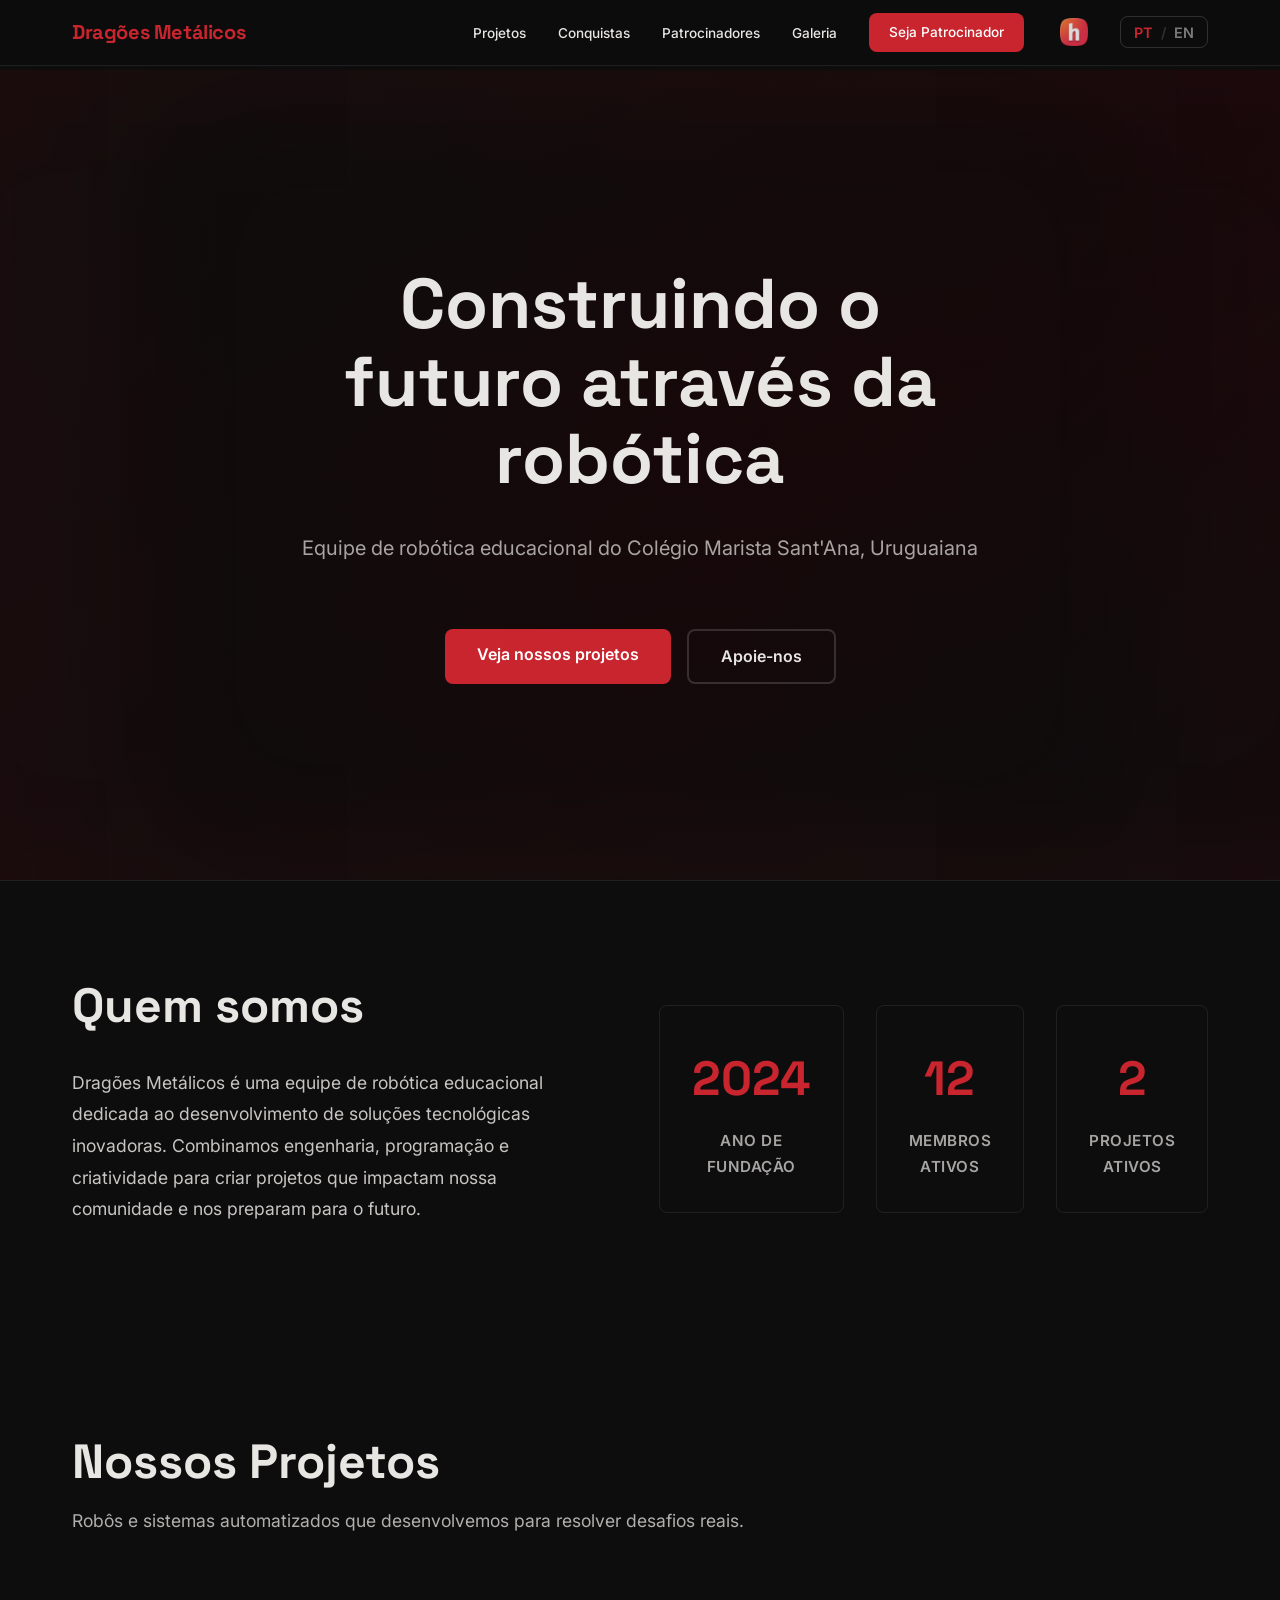
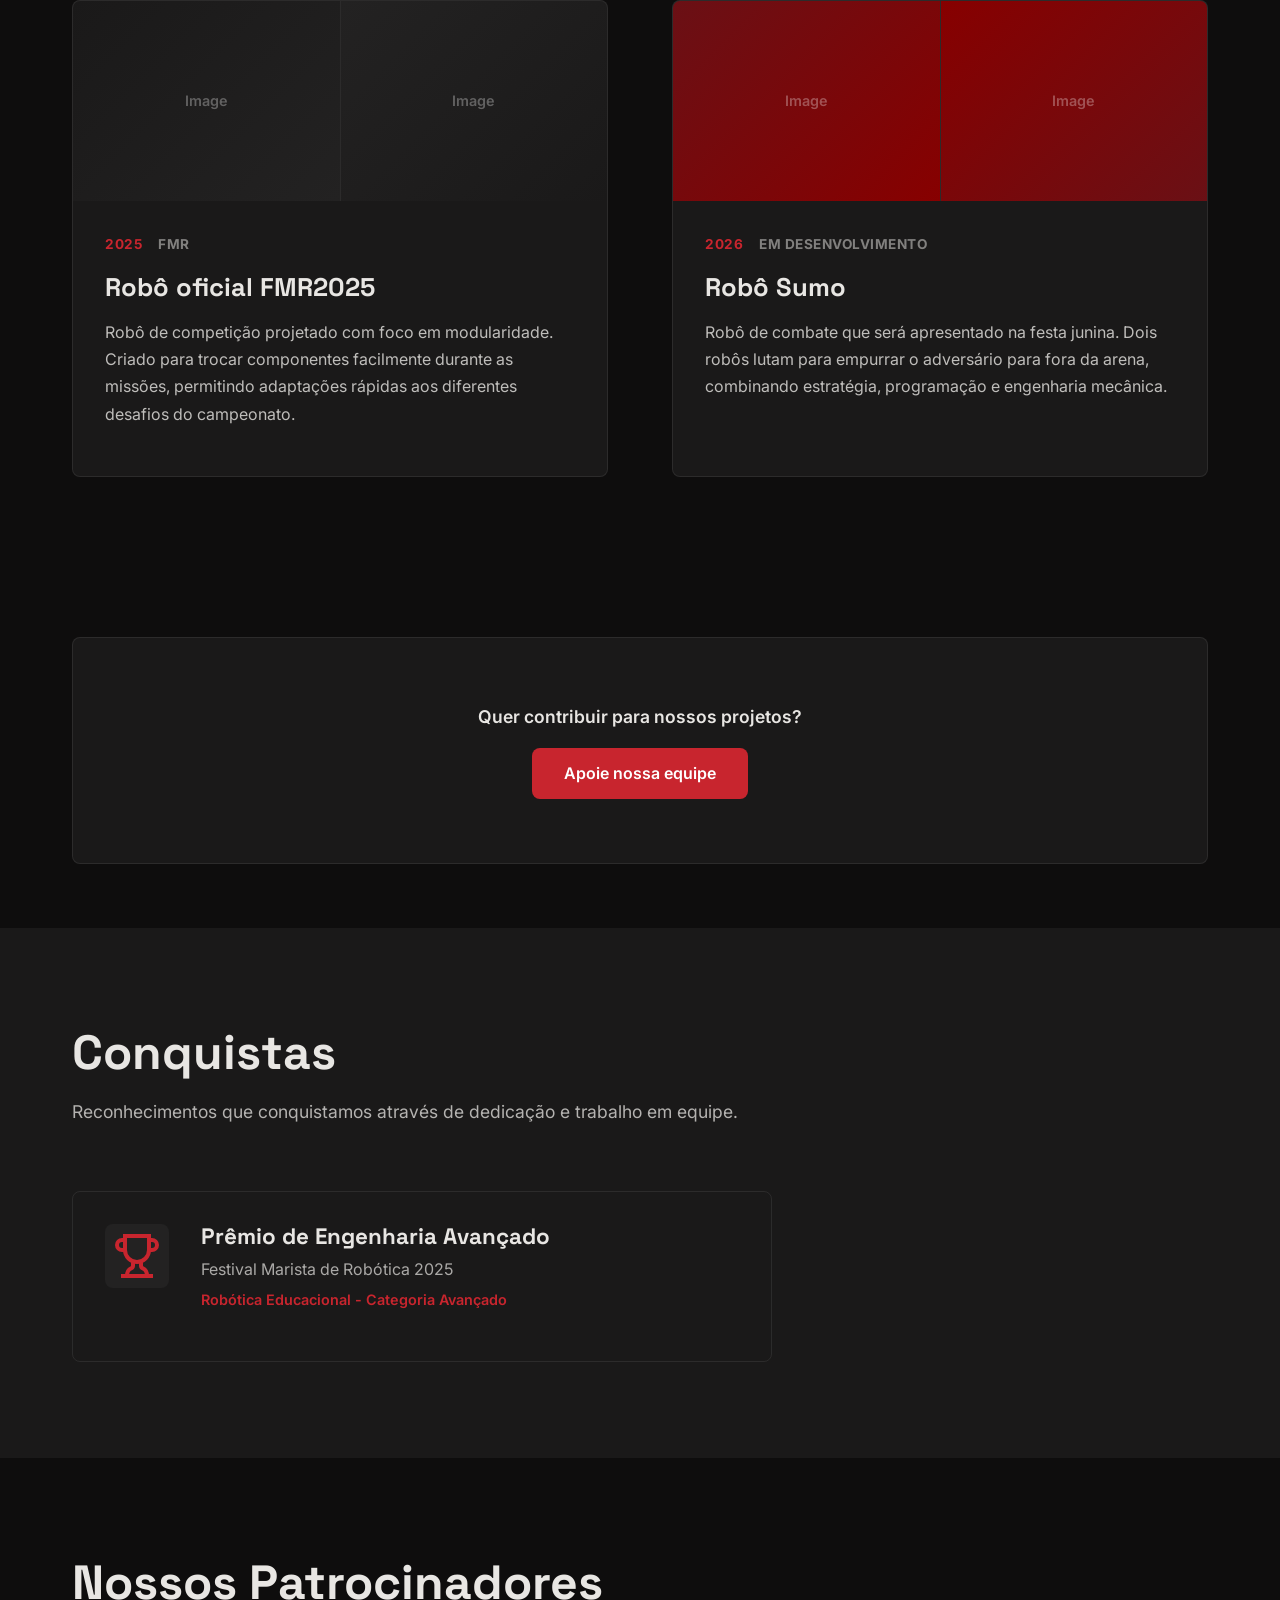
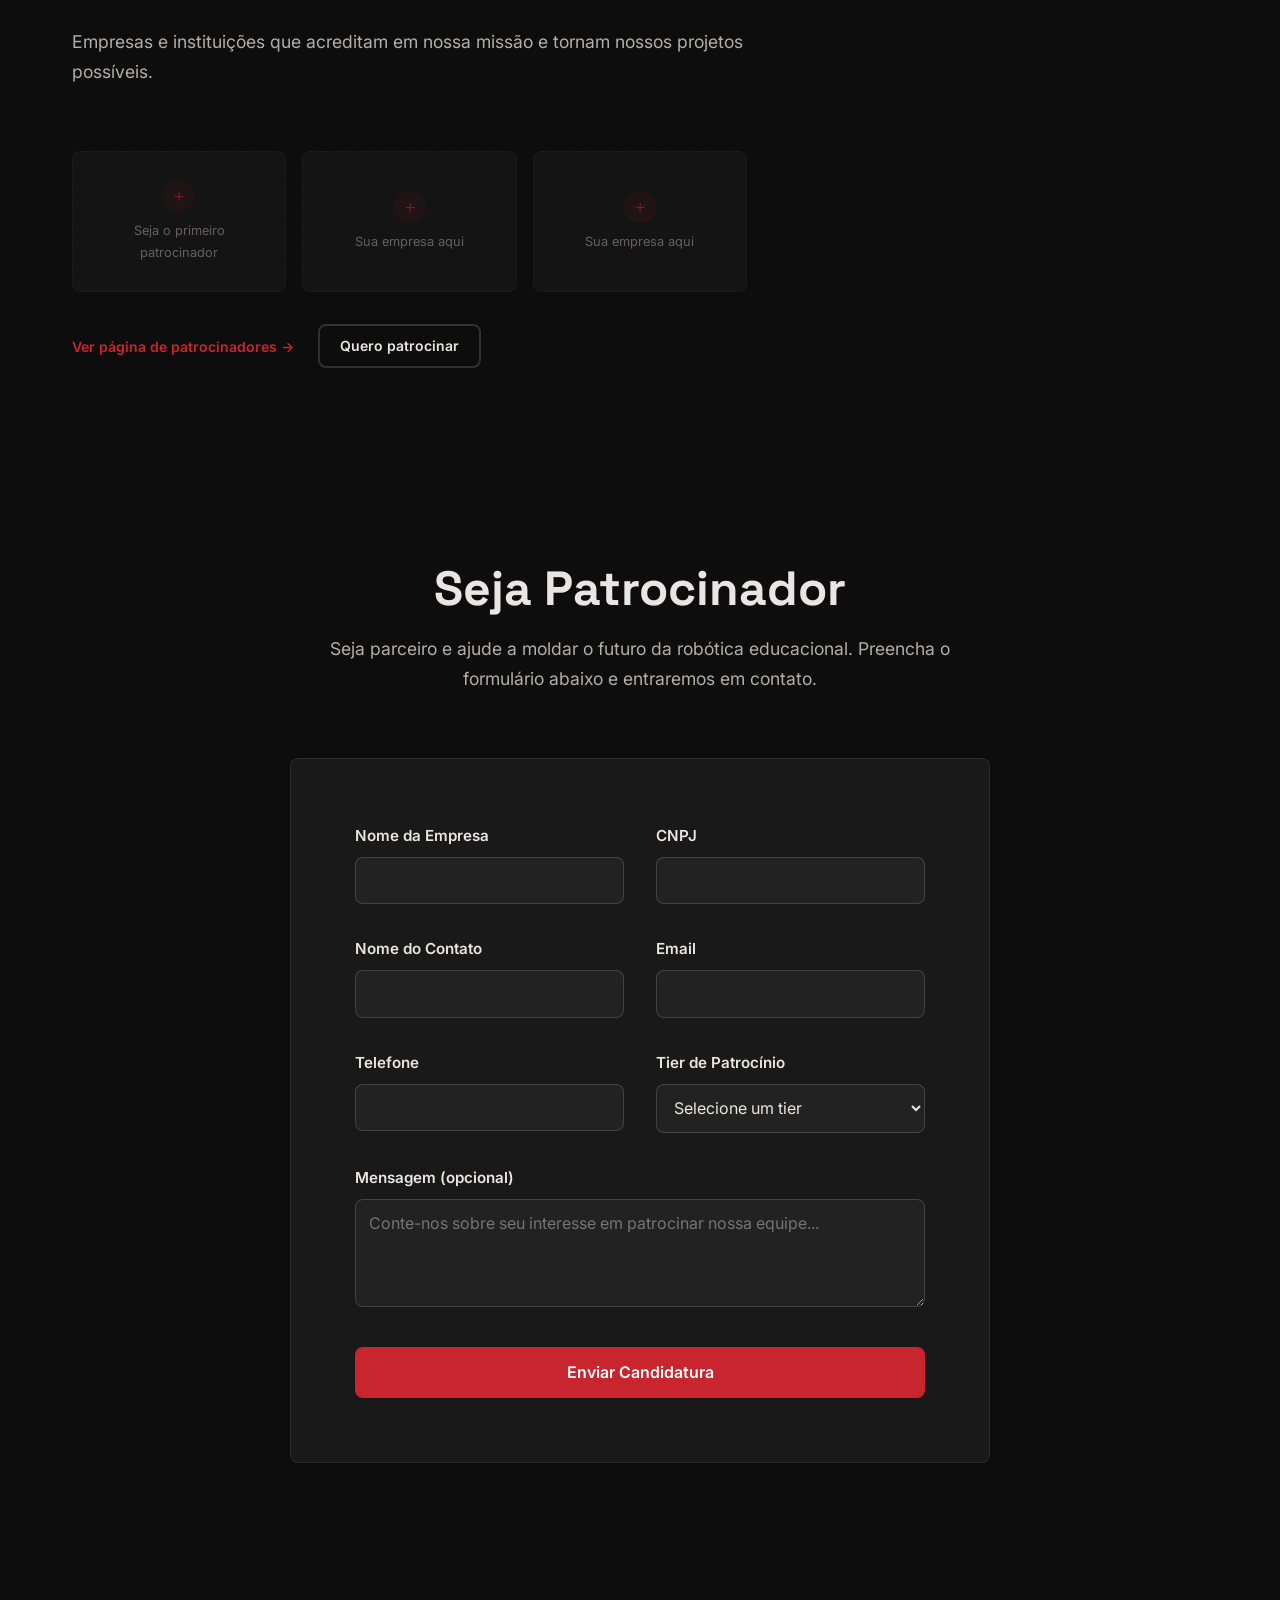
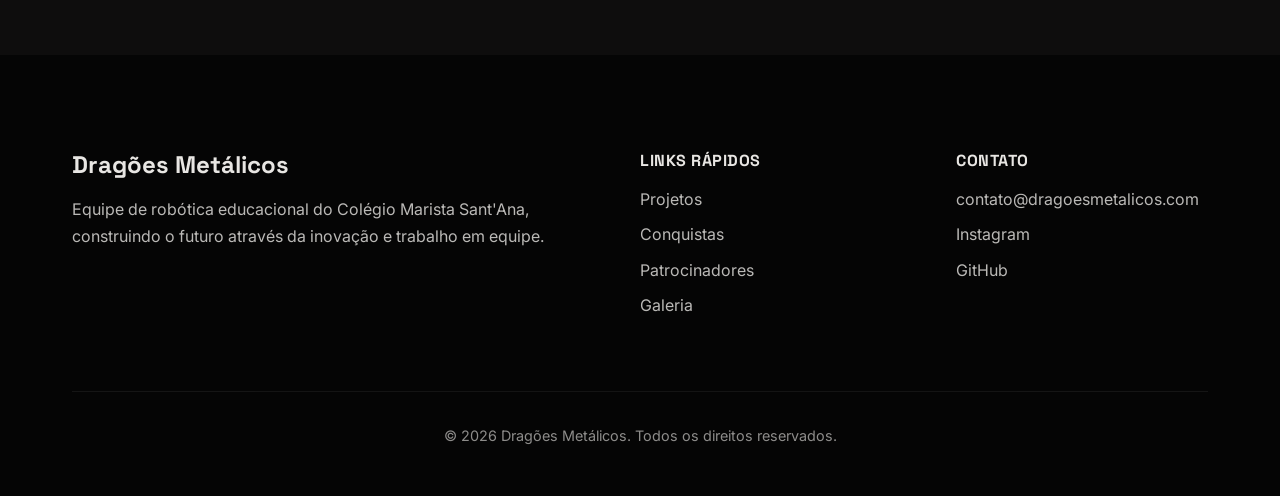
==== commit 22b260e2: "Add files via upload 2.0 Added team image placeholder changed some pages" ====
--- a/index.html
+++ b/index.html
@@ -17,16 +17,24 @@
     <header class="header">
         <div class="container">
             <nav class="nav">
-                <a href="#home" class="logo"><img src="logo.png" alt="Logo" class="logo-img" onerror="this.style.display='none'">Dragões Metálicos</a>
+                <a href="#home" class="logo"><img src="logo.png" alt="Logo" class="logo-img"
+                        onerror="this.style.display='none'">Dragões Metálicos</a>
                 <div class="nav-right">
+                    <button class="menu-toggle" id="menuToggle" aria-label="Abrir menu" aria-expanded="false"
+                        aria-controls="navLinks">
+                        <span class="menu-toggle-bar"></span>
+                        <span class="menu-toggle-bar"></span>
+                        <span class="menu-toggle-bar"></span>
+                    </button>
                     <ul class="nav-links" id="navLinks">
                         <li><a href="#projetos" data-en="Projects">Projetos</a></li>
                         <li><a href="#conquistas" data-en="Achievements">Conquistas</a></li>
-                        <li><a href="#patrocinadores" data-en="Sponsors">Patrocinadores</a></li>
-                        <li><a href="#doadores" class="nav-live-link">Doadores <span class="live-badge">LIVE</span></a></li>
+                        <li><a href="sponsors.html" data-en="Sponsors">Patrocinadores</a></li>
+                        <li><a href="gallery.html" data-en="Gallery">Galeria</a></li>
                         <li><a href="#patrocinar" class="nav-cta" data-en="Become a Sponsor">Seja Patrocinador</a></li>
                     </ul>
-                    <a href="https://hackclub.com" target="_blank" rel="noopener noreferrer" class="nav-hc-link" title="Hack Club">
+                    <a href="https://hackclub.com" target="_blank" rel="noopener noreferrer" class="nav-hc-link"
+                        title="Hack Club">
                         <img src="hc_logo.png" alt="Hack Club" class="nav-hc-logo">
                     </a>
                     <button class="lang-toggle" id="langToggle" aria-label="Change language">
@@ -41,6 +49,13 @@
 
     <!-- HERO -->
     <section class="hero" id="home">
+        <!--
+          FOTO DE FUNDO DO HERO:
+          1. Coloque o arquivo na pasta (ex: equipe-2025.jpg)
+          2. Descomente a tag <img> abaixo e preencha o src
+        -->
+        <!-- <img src="equipe-2025.jpg" alt="Equipe Dragões Metálicos" class="hero-bg-photo"> -->
+        <div class="hero-bg-overlay"></div>
         <div class="container">
             <div class="hero-content">
                 <h1 class="hero-title" data-en="Shaping the future through robotics">
@@ -88,6 +103,7 @@
         </div>
     </section>
 
+
     <!-- PROJECTS -->
     <section class="projects" id="projetos">
         <div class="container">
@@ -201,79 +217,41 @@
                 </p>
             </div>
 
-            <div class="sponsors-tiers">
-                <div class="tier-section">
-                    <h3 class="tier-title">
-                        <span class="tier-icon">🥇</span>
-                        <span data-en="Gold Tier">Tier Ouro</span>
-                    </h3>
-                    <div class="sponsors-grid">
-                        <div class="sponsor-placeholder">
-                            <p data-en="Be our first sponsor">Seja nosso primeiro patrocinador</p>
-                        </div>
-                    </div>
-                </div>
-
-                <div class="tier-section">
-                    <h3 class="tier-title">
-                        <span class="tier-icon">🥈</span>
-                        <span data-en="Silver Tier">Tier Prata</span>
-                    </h3>
-                    <div class="sponsors-grid">
-                        <div class="sponsor-placeholder">
-                            <p data-en="Be our first sponsor">Seja nosso primeiro patrocinador</p>
-                        </div>
-                    </div>
-                </div>
-
-                <div class="tier-section">
-                    <h3 class="tier-title">
-                        <span class="tier-icon">🥉</span>
-                        <span data-en="Bronze Tier">Tier Bronze</span>
-                    </h3>
-                    <div class="sponsors-grid">
-                        <div class="sponsor-placeholder">
-                            <p data-en="Be our first sponsor">Seja nosso primeiro patrocinador</p>
-                        </div>
-                    </div>
-                </div>
-            </div>
-        </div>
-    </section>
-
-    <!-- DONORS -->
-    <section class="donors" id="doadores">
-        <div class="container">
-            <div class="section-header">
-                <h2 class="section-title" data-en="Our Donors">Nossos Doadores <span class="live-badge">LIVE</span></h2>
-                <p class="section-description"
-                    data-en="Individuals who support our journey with personal contributions.">
-                    Pessoas que apoiam nossa jornada com contribuições pessoais.
-                </p>
-            </div>
-
-            <div class="donors-table-container">
-                <table class="donors-table" id="donorsTable">
-                    <thead>
-                        <tr>
-                            <th data-en="Name">Nome</th>
-                            <th data-en="Amount">Valor</th>
-                            <th data-en="Platform">Plataforma</th>
-                            <th data-en="Date">Data</th>
-                        </tr>
-                    </thead>
-                    <tbody id="donorsTableBody">
-                        <tr>
-                            <td colspan="4" class="loading-message" data-en="Loading donations...">Carregando doações...
-                            </td>
-                        </tr>
-                    </tbody>
-                </table>
-            </div>
-
-
-        </div>
-    </section>
+            <div class="sponsors-flat-grid" id="sponsorsGrid">
+                <!--
+              COMO ADICIONAR UM PATROCINADOR:
+              Substitua um bloco .sponsor-placeholder-card por:
+
+              <a href="https://sitedompatrocinador.com" target="_blank" rel="noopener" class="sponsor-card">
+                <img src="caminho/logo.png" alt="Nome do Patrocinador" class="sponsor-logo">
+                <span class="sponsor-name">Nome da Empresa</span>
+              </a>
+            -->
+                <a href="#patrocinar" class="sponsor-placeholder-card">
+                    <span class="sponsor-plus">+</span>
+                    <span>Seja o primeiro patrocinador</span>
+                </a>
+                <a href="#patrocinar" class="sponsor-placeholder-card">
+                    <span class="sponsor-plus">+</span>
+                    <span>Sua empresa aqui</span>
+                </a>
+                <a href="#patrocinar" class="sponsor-placeholder-card">
+                    <span class="sponsor-plus">+</span>
+                    <span>Sua empresa aqui</span>
+                </a>
+            </div>
+
+            <div class="sponsors-flat-footer">
+                <a href="sponsors.html" class="sponsors-see-all" data-en="See all sponsors →">Ver página de
+                    patrocinadores →</a>
+                <a href="#patrocinar" class="btn btn-secondary"
+                    style="font-size:0.875rem; padding:0.6rem 1.25rem; width:auto;" data-en="Become a sponsor">Quero
+                    patrocinar</a>
+            </div>
+        </div>
+    </section>
+
+
 
     <!-- BECOME A SPONSOR -->
     <section class="become-sponsor" id="patrocinar">
@@ -358,8 +336,8 @@
                     <ul>
                         <li><a href="#projetos" data-en="Projects">Projetos</a></li>
                         <li><a href="#conquistas" data-en="Achievements">Conquistas</a></li>
-                        <li><a href="#patrocinadores" data-en="Sponsors">Patrocinadores</a></li>
-                        <li><a href="#doadores" data-en="Donors">Doadores</a></li>
+                        <li><a href="sponsors.html" data-en="Sponsors">Patrocinadores</a></li>
+                        <li><a href="gallery.html" data-en="Gallery">Galeria</a></li>
                     </ul>
                 </div>
                 <div class="footer-column">
--- a/styles.css
+++ b/styles.css
@@ -13,16 +13,16 @@
     --color-secondary: #E03A42;
     --color-border: rgba(255, 255, 255, 0.08);
     --color-border-strong: rgba(255, 255, 255, 0.15);
-    
+
     --font-body: 'Inter', -apple-system, BlinkMacSystemFont, sans-serif;
     --font-display: 'Space Grotesk', -apple-system, BlinkMacSystemFont, sans-serif;
-    
+
     --spacing-xs: 0.5rem;
     --spacing-sm: 1rem;
     --spacing-md: 2rem;
     --spacing-lg: 4rem;
     --spacing-xl: 6rem;
-    
+
     --radius: 8px;
     --transition: all 0.3s cubic-bezier(0.4, 0, 0.2, 1);
 }
@@ -56,7 +56,12 @@
    TYPOGRAPHY
    ================================ */
 
-h1, h2, h3, h4, h5, h6 {
+h1,
+h2,
+h3,
+h4,
+h5,
+h6 {
     font-family: var(--font-display);
     font-weight: 700;
     line-height: 1.2;
@@ -88,7 +93,7 @@
     backdrop-filter: blur(16px);
     border-bottom: 1px solid var(--color-border);
     z-index: 1000;
-    padding: var(--spacing-sm) 0;
+    padding: 0.8rem 0;
 }
 
 .nav {
@@ -100,7 +105,7 @@
 
 .logo {
     font-family: var(--font-display);
-    font-size: 1.5rem;
+    font-size: 1.25rem;
     font-weight: 700;
     color: var(--color-primary);
     text-decoration: none;
@@ -111,7 +116,7 @@
 }
 
 .logo-img {
-    height: 1.5rem;
+    height: 1.25rem;
     width: auto;
     object-fit: contain;
     border-radius: 4px;
@@ -142,7 +147,7 @@
 .nav-links a {
     color: var(--color-text);
     text-decoration: none;
-    font-size: 0.95rem;
+    font-size: 0.85rem;
     font-weight: 500;
     transition: var(--transition);
     position: relative;
@@ -182,13 +187,29 @@
 }
 
 @keyframes live-pulse {
-    0%, 100% { opacity: 1; transform: scale(1); }
-    50% { opacity: 0.4; transform: scale(0.7); }
+
+    0%,
+    100% {
+        opacity: 1;
+        transform: scale(1);
+    }
+
+    50% {
+        opacity: 0.4;
+        transform: scale(0.7);
+    }
 }
 
 @keyframes live-glow {
-    0%, 100% { box-shadow: 0 0 8px rgba(255, 26, 26, 0.6); }
-    50% { box-shadow: 0 0 16px rgba(255, 26, 26, 0.9), 0 0 32px rgba(255, 26, 26, 0.4); }
+
+    0%,
+    100% {
+        box-shadow: 0 0 8px rgba(255, 26, 26, 0.6);
+    }
+
+    50% {
+        box-shadow: 0 0 16px rgba(255, 26, 26, 0.9), 0 0 32px rgba(255, 26, 26, 0.4);
+    }
 }
 
 .nav-links a:not(.nav-cta)::after {
@@ -226,6 +247,48 @@
     display: none;
 }
 
+/* ================================
+   HAMBURGER MENU TOGGLE
+   ================================ */
+
+.menu-toggle {
+    display: none;
+    flex-direction: column;
+    justify-content: center;
+    gap: 5px;
+    background: transparent;
+    border: none;
+    cursor: pointer;
+    padding: 6px;
+    border-radius: var(--radius);
+    transition: var(--transition);
+    z-index: 1100;
+    order: -1;
+}
+
+.menu-toggle-bar {
+    display: block;
+    width: 22px;
+    height: 2px;
+    background: var(--color-text);
+    border-radius: 2px;
+    transition: transform 0.35s cubic-bezier(0.4, 0, 0.2, 1), opacity 0.25s ease;
+    transform-origin: center;
+}
+
+.menu-toggle[aria-expanded="true"] .menu-toggle-bar:nth-child(1) {
+    transform: translateY(7px) rotate(45deg);
+}
+
+.menu-toggle[aria-expanded="true"] .menu-toggle-bar:nth-child(2) {
+    opacity: 0;
+    transform: scaleX(0);
+}
+
+.menu-toggle[aria-expanded="true"] .menu-toggle-bar:nth-child(3) {
+    transform: translateY(-7px) rotate(-45deg);
+}
+
 .lang-toggle {
     display: flex;
     gap: 0.5rem;
@@ -285,19 +348,73 @@
    ================================ */
 
 .hero {
-    margin-top: 80px;
-    min-height: 85vh;
+    margin-top: 70px;
+    min-height: 90vh;
     display: flex;
     align-items: center;
     padding: var(--spacing-xl) 0;
+    position: relative;
+    overflow: hidden;
+    /* Fallback escuro enquanto sem foto */
+    background: linear-gradient(135deg, #0E0D0D 0%, #1a0608 60%, #0E0D0D 100%);
+}
+
+/* Foto de fundo do hero */
+.hero-bg-photo {
+    position: absolute;
+    inset: 0;
+    width: 100%;
+    height: 100%;
+    object-fit: cover;
+    object-position: center top;
+    z-index: 0;
+    filter: brightness(0.45) saturate(0.8);
+    transition: filter 0.4s ease;
+}
+
+/* Gradient overlay — escurece bordas e base, cleareia o centro */
+.hero-bg-overlay {
+    position: absolute;
+    inset: 0;
+    z-index: 1;
+    background:
+        linear-gradient(to bottom,
+            rgba(14,13,13,0.55) 0%,
+            rgba(14,13,13,0.15) 40%,
+            rgba(14,13,13,0.45) 80%,
+            rgba(14,13,13,0.80) 100%),
+        linear-gradient(to right,
+            rgba(14,13,13,0.6) 0%,
+            transparent 50%,
+            rgba(14,13,13,0.3) 100%);
+    /* Tint vermelho sutil nas bordas laterais */
+    box-shadow: inset 120px 0 160px rgba(200,37,46,0.06),
+                inset -120px 0 160px rgba(200,37,46,0.04);
+}
+
+/* Container fica acima do overlay */
+.hero .container {
+    position: relative;
+    z-index: 2;
+}
+
+/* Two-column split layout */
+.hero-layout {
+    display: grid;
+    grid-template-columns: 1fr 1fr;
+    gap: var(--spacing-lg);
+    align-items: center;
+    width: 100%;
 }
 
 .hero-content {
-    max-width: 800px;
+    max-width: 680px;
+    text-align: center;
+    margin: 0 auto;
 }
 
 .hero-title {
-    font-size: clamp(2.5rem, 7vw, 5rem);
+    font-size: clamp(2.5rem, 5.5vw, 4.5rem);
     font-weight: 700;
     line-height: 1.1;
     margin-bottom: var(--spacing-md);
@@ -305,7 +422,7 @@
 }
 
 .hero-subtitle {
-    font-size: clamp(1.1rem, 2.5vw, 1.4rem);
+    font-size: clamp(1rem, 2vw, 1.25rem);
     color: var(--color-text);
     opacity: 0.7;
     margin-bottom: var(--spacing-lg);
@@ -316,6 +433,70 @@
     display: flex;
     gap: var(--spacing-sm);
     flex-wrap: wrap;
+    justify-content: center;
+}
+
+/* Photo side */
+.hero-image-wrapper {
+    display: flex;
+    justify-content: center;
+    align-items: center;
+}
+
+.hero-image-frame {
+    position: relative;
+    border-radius: 16px;
+    overflow: hidden;
+    border: 1px solid var(--color-border-strong);
+    box-shadow:
+        0 0 0 1px rgba(200, 37, 46, 0.25),
+        0 8px 40px rgba(0, 0, 0, 0.6),
+        0 0 80px rgba(200, 37, 46, 0.08);
+    transition: var(--transition);
+    width: 100%;
+    max-width: 540px;
+}
+
+.hero-image-frame:hover {
+    box-shadow:
+        0 0 0 1px rgba(200, 37, 46, 0.5),
+        0 16px 56px rgba(0, 0, 0, 0.7),
+        0 0 120px rgba(200, 37, 46, 0.15);
+    transform: translateY(-4px);
+}
+
+/* Red glow accent line on top */
+.hero-image-frame::before {
+    content: '';
+    position: absolute;
+    top: 0;
+    left: 0;
+    right: 0;
+    height: 3px;
+    background: linear-gradient(90deg, transparent, var(--color-primary), transparent);
+    z-index: 2;
+}
+
+.hero-team-photo {
+    width: 100%;
+    height: auto;
+    display: block;
+    aspect-ratio: 4/3;
+    object-fit: cover;
+}
+
+.hero-image-caption {
+    position: absolute;
+    bottom: 0;
+    left: 0;
+    right: 0;
+    padding: 0.6rem 1rem;
+    background: linear-gradient(to top, rgba(14, 13, 13, 0.92) 0%, transparent 100%);
+    font-size: 0.8rem;
+    font-weight: 600;
+    color: var(--color-text-muted);
+    letter-spacing: 0.5px;
+    text-align: right;
 }
 
 /* ================================
@@ -333,6 +514,8 @@
     transition: var(--transition);
     border: none;
     cursor: pointer;
+    min-height: 44px;
+    line-height: 1.4;
 }
 
 .btn-primary {
@@ -795,9 +978,12 @@
     border-radius: var(--radius);
     font-family: var(--font-body);
     font-size: 1rem;
+    /* ≥16px prevents iOS auto-zoom */
     transition: var(--transition);
     background: var(--color-surface-alt);
     color: var(--color-text);
+    min-height: 44px;
+    /* touch-friendly tap target */
 }
 
 .form-group input:focus,
@@ -879,6 +1065,225 @@
 }
 
 /* ================================
+   TEAM PHOTO SECTION
+   ================================ */
+
+.team-photo-section {
+  padding: var(--spacing-xl) 0;
+  border-top: 1px solid var(--color-border);
+}
+
+.team-photo-wrapper {
+  border-radius: 12px;
+  overflow: hidden;
+  border: 1px solid var(--color-border);
+  background: var(--color-surface);
+}
+
+.team-photo {
+  margin: 0;
+  position: relative;
+}
+
+.team-photo img {
+  width: 100%;
+  display: block;
+  max-height: 540px;
+  object-fit: cover;
+  filter: brightness(0.9);
+  transition: filter 0.4s ease;
+}
+
+.team-photo:hover img {
+  filter: brightness(1);
+}
+
+.team-photo-caption {
+  position: absolute;
+  bottom: 0; left: 0; right: 0;
+  background: linear-gradient(to top, rgba(0,0,0,0.75) 0%, transparent 100%);
+  padding: 2rem;
+  display: flex;
+  align-items: flex-end;
+  justify-content: space-between;
+  flex-wrap: wrap;
+  gap: 0.75rem;
+}
+
+.team-photo-title {
+  display: block;
+  font-family: var(--font-display);
+  font-size: 1.15rem;
+  font-weight: 700;
+  color: #fff;
+}
+
+.team-photo-sub {
+  display: block;
+  font-size: 0.8rem;
+  color: rgba(255,255,255,0.65);
+  margin-top: 3px;
+}
+
+.team-photo-link {
+  font-size: 0.8rem;
+  color: rgba(255,255,255,0.75);
+  text-decoration: none;
+  border: 1px solid rgba(255,255,255,0.3);
+  padding: 6px 14px;
+  border-radius: 20px;
+  transition: var(--transition);
+  white-space: nowrap;
+}
+
+.team-photo-link:hover {
+  background: rgba(255,255,255,0.1);
+  color: #fff;
+}
+
+.team-photo-placeholder {
+  min-height: 320px;
+  display: flex;
+  flex-direction: column;
+  align-items: center;
+  justify-content: center;
+  gap: 1rem;
+  color: var(--color-text-muted);
+  font-size: 0.9rem;
+  text-align: center;
+  padding: 3rem 2rem;
+}
+
+.team-photo-placeholder p {
+  opacity: 0.6;
+  line-height: 1.6;
+  margin: 0;
+}
+
+.team-photo-placeholder code {
+  background: var(--color-surface-alt);
+  padding: 2px 7px;
+  border-radius: 4px;
+  font-size: 0.8rem;
+  color: var(--color-primary);
+}
+
+/* ================================
+   SPONSORS — FLAT GRID (sem tiers)
+   ================================ */
+
+.sponsors-flat-grid {
+  display: grid;
+  grid-template-columns: repeat(auto-fill, minmax(180px, 1fr));
+  gap: 1rem;
+  margin-bottom: var(--spacing-md);
+}
+
+.sponsor-card {
+  background: var(--color-surface);
+  border: 1px solid var(--color-border);
+  border-radius: var(--radius);
+  padding: 1.75rem 1.25rem;
+  display: flex;
+  flex-direction: column;
+  align-items: center;
+  justify-content: center;
+  gap: 0.75rem;
+  text-decoration: none;
+  transition: var(--transition);
+  min-height: 120px;
+}
+
+.sponsor-card:hover {
+  border-color: var(--color-primary);
+  background: var(--color-surface-alt);
+  transform: translateY(-2px);
+}
+
+.sponsor-logo {
+  max-width: 120px;
+  max-height: 52px;
+  object-fit: contain;
+  filter: grayscale(1) brightness(0.75);
+  transition: filter 0.3s ease;
+}
+
+.sponsor-card:hover .sponsor-logo {
+  filter: grayscale(0) brightness(1);
+}
+
+.sponsor-name {
+  font-family: var(--font-display);
+  font-size: 0.85rem;
+  font-weight: 600;
+  color: var(--color-text-muted);
+  text-align: center;
+  transition: color 0.3s;
+}
+
+.sponsor-card:hover .sponsor-name {
+  color: var(--color-text);
+}
+
+.sponsor-placeholder-card {
+  background: var(--color-surface);
+  border: 1px dashed var(--color-border);
+  border-radius: var(--radius);
+  padding: 1.75rem 1.25rem;
+  display: flex;
+  flex-direction: column;
+  align-items: center;
+  justify-content: center;
+  gap: 0.5rem;
+  text-decoration: none;
+  min-height: 120px;
+  transition: var(--transition);
+  color: var(--color-text-muted);
+  font-size: 0.8rem;
+  text-align: center;
+  opacity: 0.6;
+}
+
+.sponsor-placeholder-card:hover {
+  border-color: var(--color-primary);
+  opacity: 1;
+}
+
+.sponsor-plus {
+  width: 32px;
+  height: 32px;
+  border-radius: 50%;
+  background: rgba(200, 37, 46, 0.12);
+  display: flex;
+  align-items: center;
+  justify-content: center;
+  color: var(--color-primary);
+  font-size: 1.2rem;
+  font-weight: 300;
+  line-height: 1;
+}
+
+.sponsors-flat-footer {
+  display: flex;
+  align-items: center;
+  gap: 1.5rem;
+  flex-wrap: wrap;
+  margin-top: var(--spacing-sm);
+}
+
+.sponsors-see-all {
+  font-size: 0.875rem;
+  color: var(--color-primary);
+  text-decoration: none;
+  font-weight: 600;
+  transition: var(--transition);
+}
+
+.sponsors-see-all:hover {
+  text-decoration: underline;
+}
+
+/* ================================
    RESPONSIVE
    ================================ */
 
@@ -886,11 +1291,20 @@
     .about-grid {
         grid-template-columns: 1fr;
     }
-    
+
     .projects-grid {
         grid-template-columns: 1fr;
     }
-    
+
+    /* Stats: 2+1 layout instead of cramped 3 columns */
+    .about-stats {
+        grid-template-columns: repeat(2, 1fr);
+    }
+
+    .about-stats .stat-item:last-child {
+        grid-column: 1 / -1;
+    }
+
     .footer-grid {
         grid-template-columns: 1fr;
     }
@@ -898,33 +1312,107 @@
 
 @media (max-width: 768px) {
     .container {
-        padding: 0 1.5rem;
-    }
-    
+        padding: 0 1rem;
+    }
+
+    /* ── Hamburger visible, links hidden by default ── */
+    .menu-toggle {
+        display: flex;
+    }
+
     .nav-links {
         display: none;
-    }
-    
+        flex-direction: column;
+        position: absolute;
+        top: 100%;
+        left: 0;
+        right: 0;
+        background: rgba(14, 13, 13, 0.98);
+        backdrop-filter: blur(16px);
+        border-bottom: 1px solid var(--color-border);
+        padding: var(--spacing-sm) 0;
+        gap: 0;
+        z-index: 999;
+    }
+
+    .nav-links.is-open {
+        display: flex;
+    }
+
+    .nav-links li {
+        width: 100%;
+    }
+
+    .nav-links li a {
+        display: flex;
+        align-items: center;
+        padding: 0.85rem 1.5rem;
+        font-size: 1rem;
+        border-bottom: 1px solid var(--color-border);
+        min-height: 44px;
+    }
+
+    .nav-links li:last-child a {
+        border-bottom: none;
+    }
+
+    .nav-links a:not(.nav-cta)::after {
+        display: none;
+        /* hide underline animation inside menu */
+    }
+
+    .nav-cta {
+        margin: 0.5rem 1.5rem;
+        text-align: center;
+        justify-content: center;
+    }
+
+    /* ── Hero ── */
     .hero {
+        margin-top: 65px;
         min-height: 70vh;
         padding: var(--spacing-lg) 0;
     }
-    
+
     .hero-cta {
         flex-direction: column;
     }
-    
-    .btn {
+
+    /* Only full-width inside hero CTA, not globally every btn */
+    .hero-cta .btn {
         width: 100%;
         text-align: center;
     }
-    
+
+    /* ── Form ── */
     .form-row {
         grid-template-columns: 1fr;
     }
-    
+
     .sponsor-form {
         padding: var(--spacing-md);
+    }
+
+    /* ── Stats: single column on small phones ── */
+    .about-stats {
+        grid-template-columns: repeat(2, 1fr);
+    }
+
+    /* ── Team photo ── */
+    .team-photo-caption {
+        padding: 1rem;
+        flex-direction: column;
+        align-items: flex-start;
+    }
+
+    /* ── Sponsors flat ── */
+    .sponsors-flat-grid {
+        grid-template-columns: repeat(auto-fill, minmax(140px, 1fr));
+    }
+
+    .sponsors-flat-footer {
+        flex-direction: column;
+        align-items: flex-start;
     }
 }
 
@@ -932,4 +1420,18 @@
     .projects-grid {
         grid-template-columns: 1fr;
     }
-}
+
+    /* Stack stats into single column on very small screens */
+    .about-stats {
+        grid-template-columns: 1fr;
+    }
+
+    .about-stats .stat-item:last-child {
+        grid-column: auto;
+    }
+
+    /* Ensure table never overflows */
+    .donors-table-container {
+        -webkit-overflow-scrolling: touch;
+    }
+}
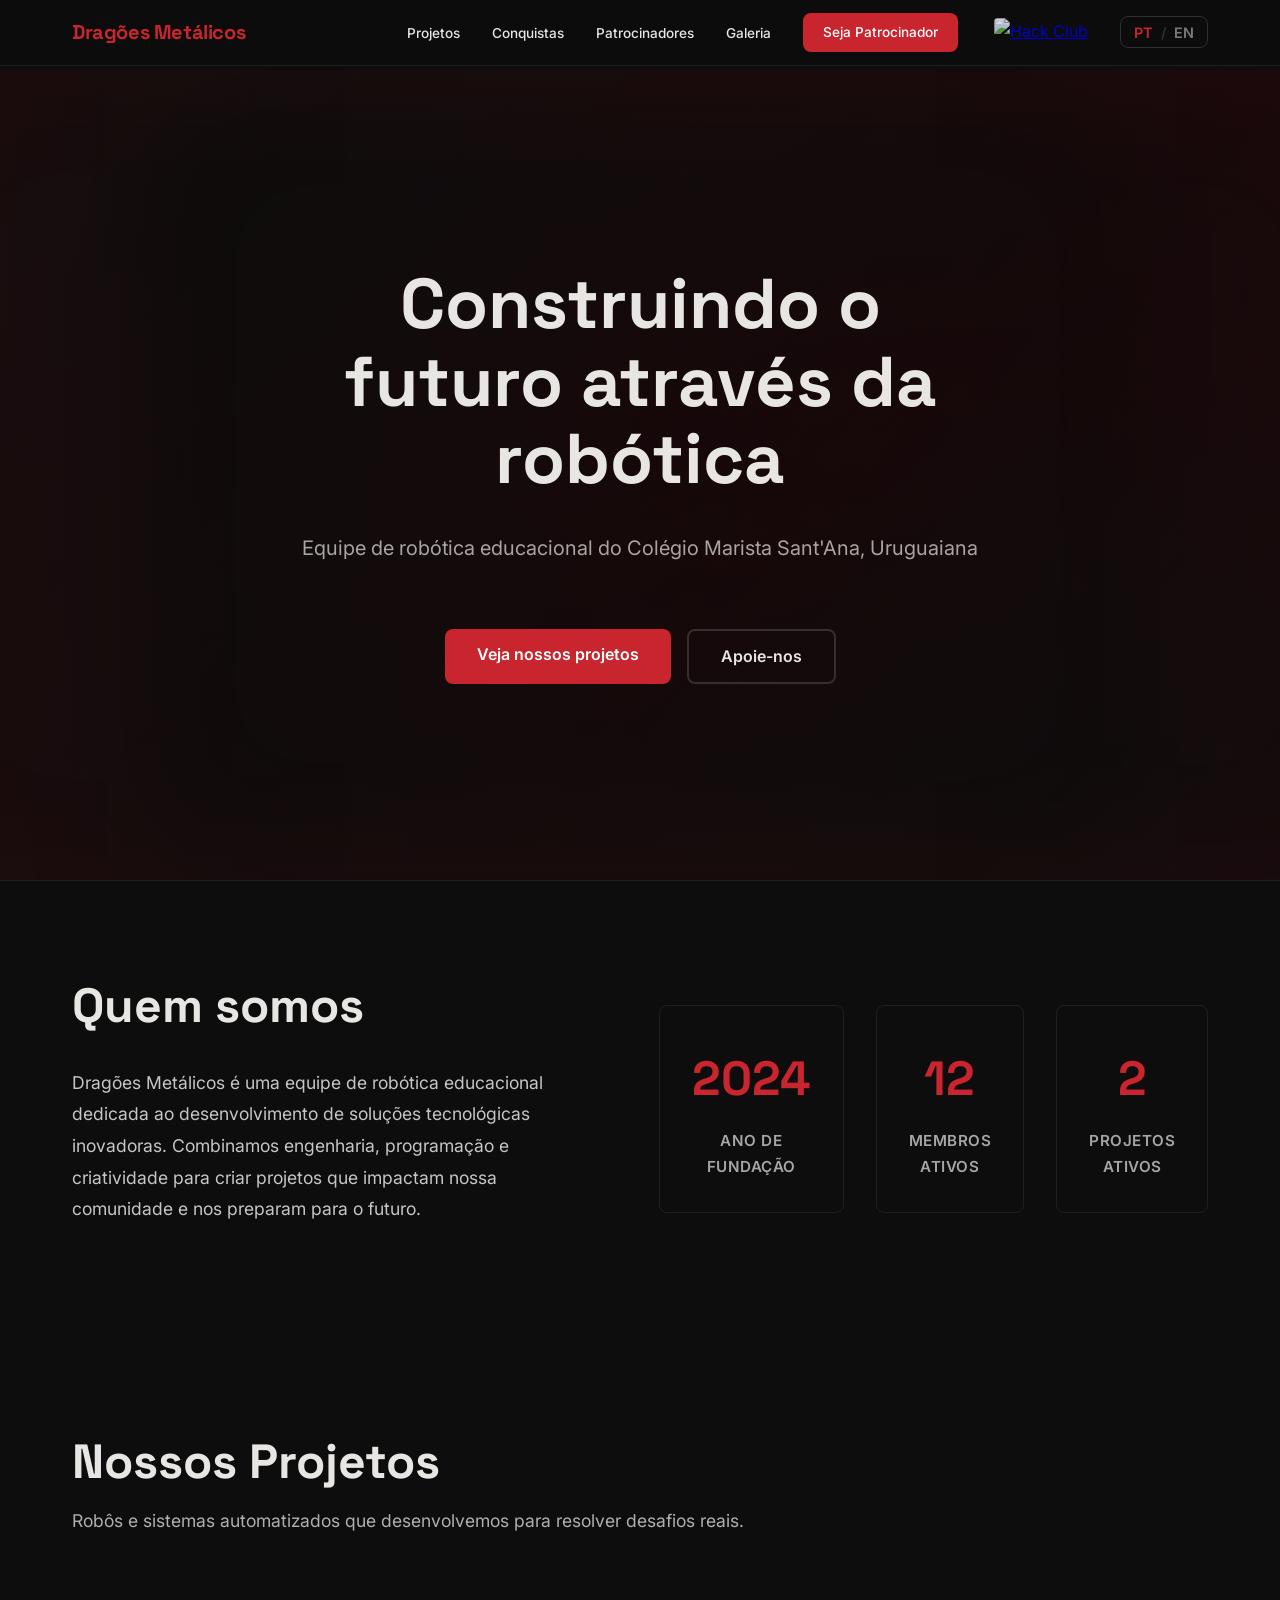
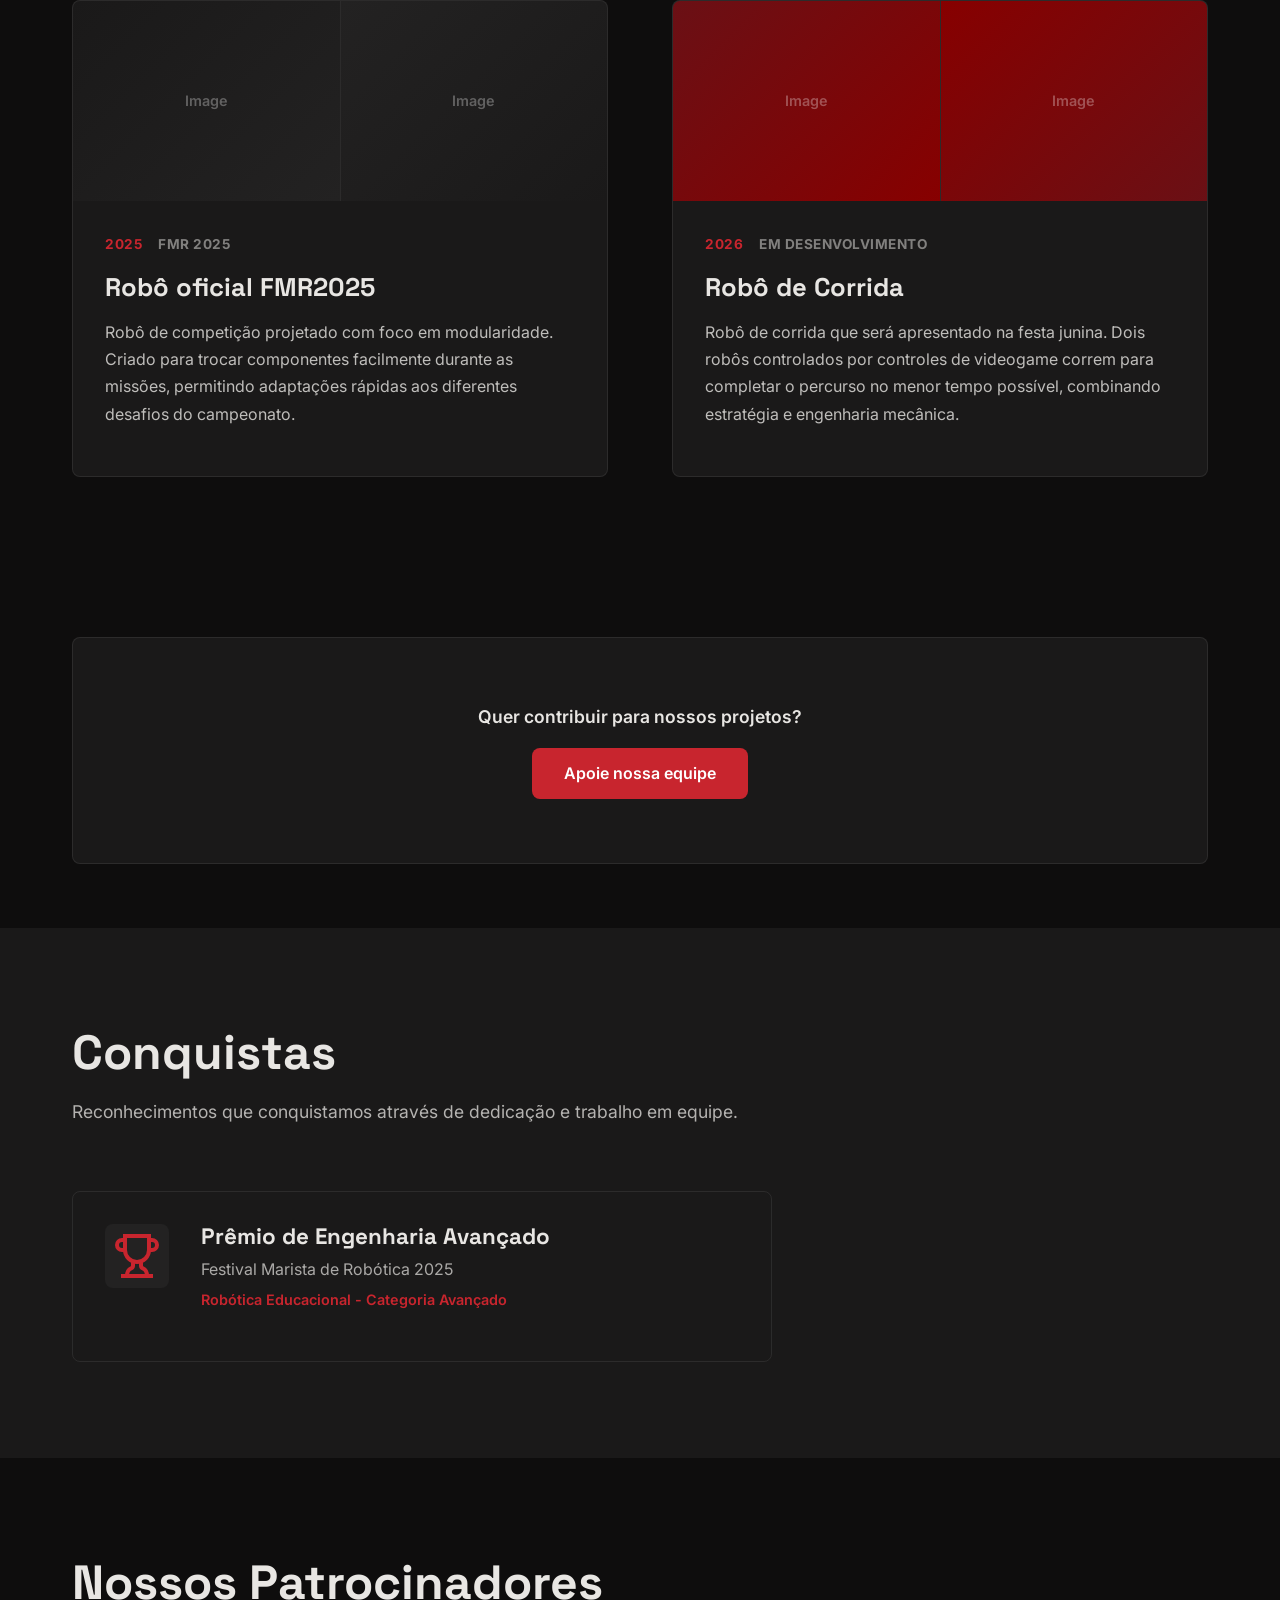
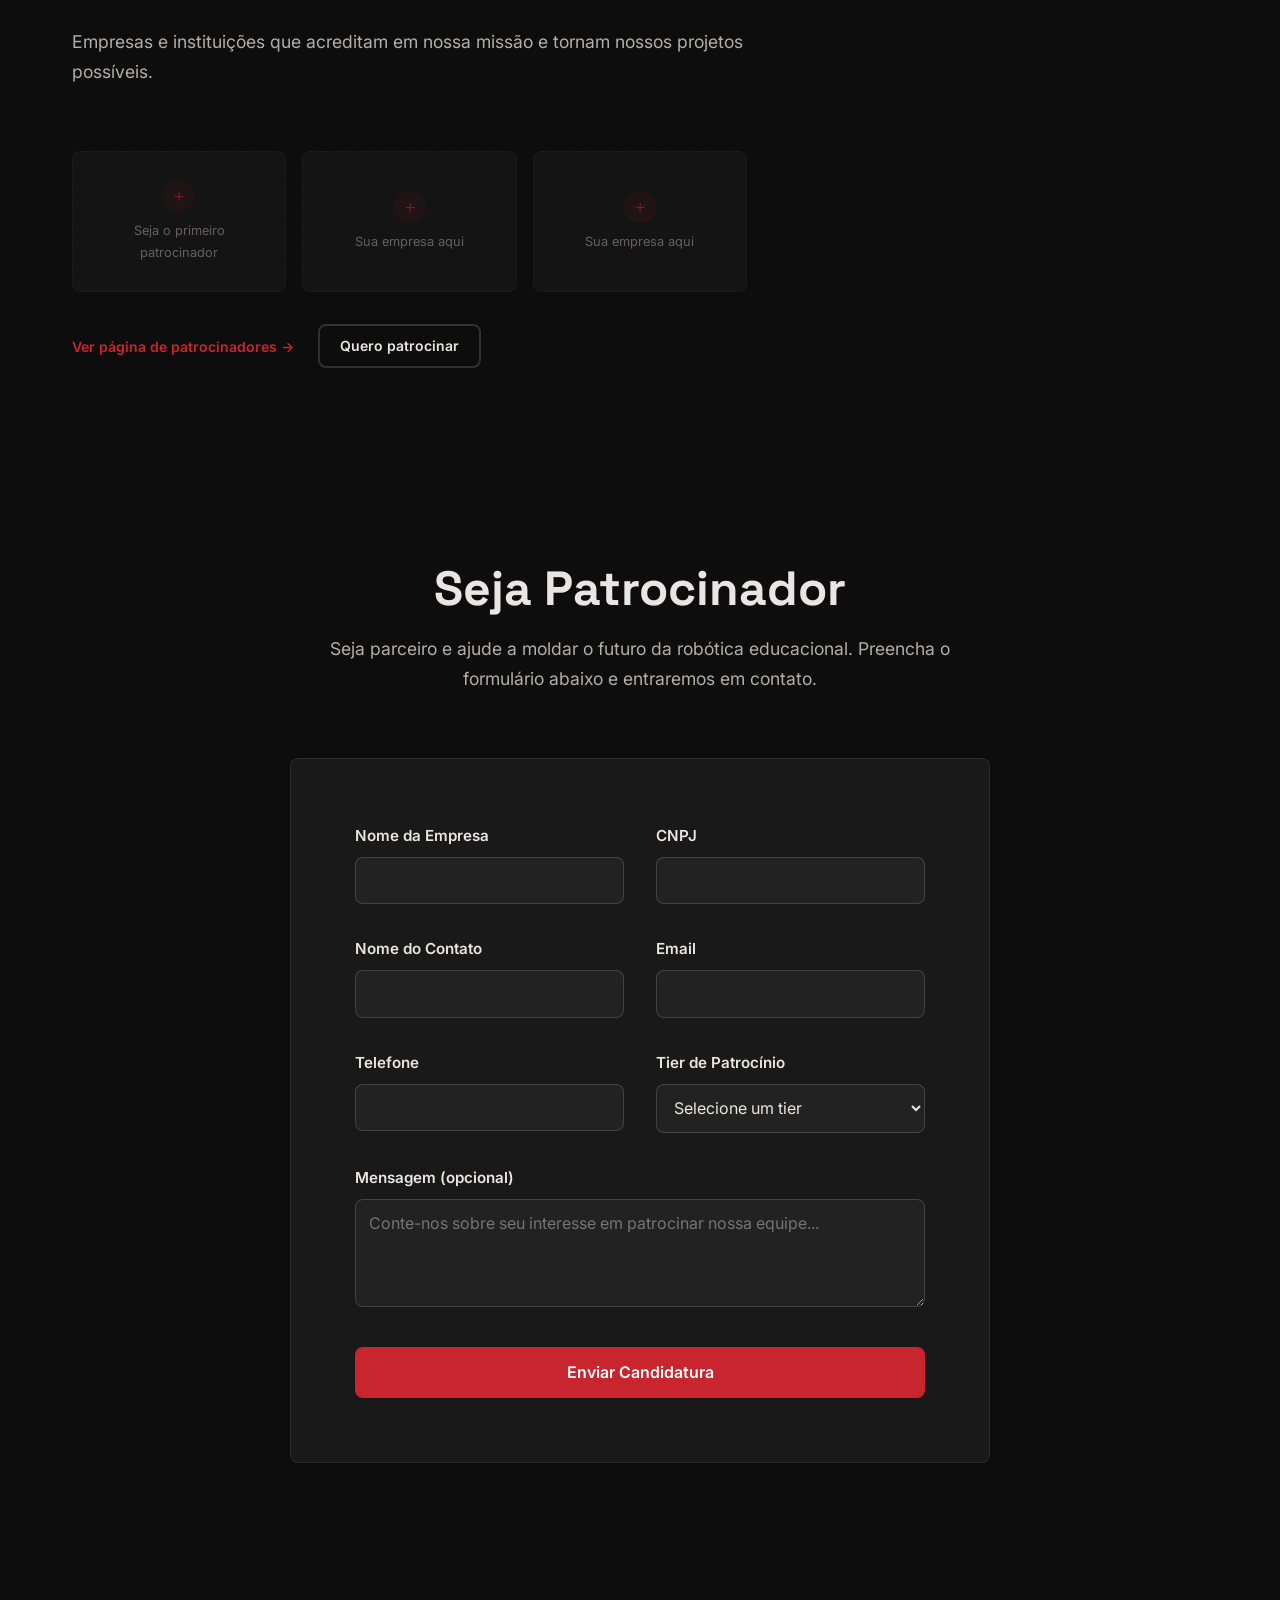
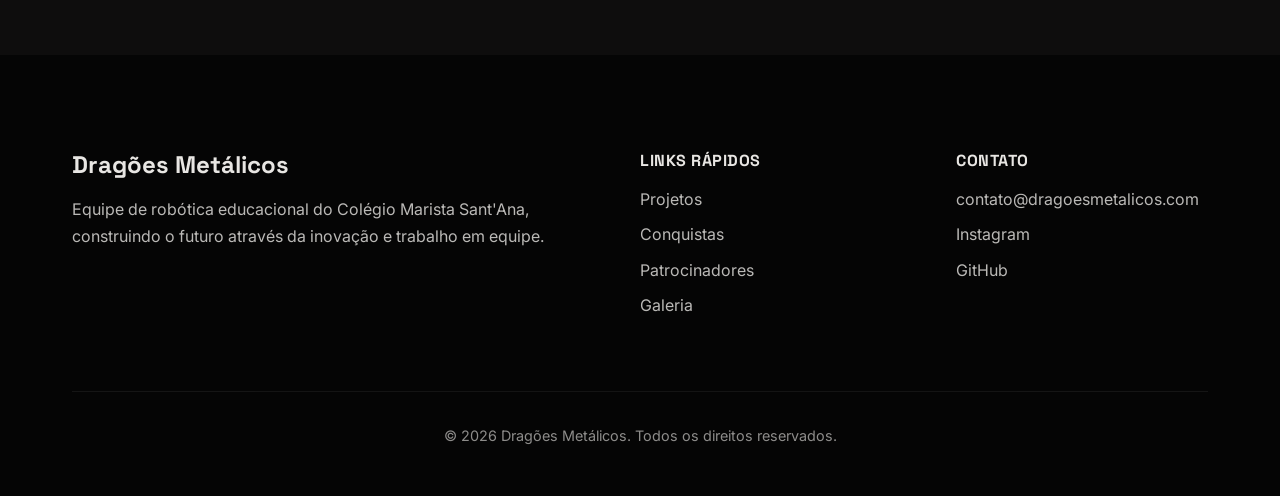
==== commit 432d071e: "Add files via upload Links on the end now are working" ====
--- a/index.html
+++ b/index.html
@@ -17,7 +17,7 @@
     <header class="header">
         <div class="container">
             <nav class="nav">
-                <a href="#home" class="logo"><img src="logo.png" alt="Logo" class="logo-img"
+                <a href="#home" class="logo"><img src="Images/logo1.png" alt="Logo" class="logo-img"
                         onerror="this.style.display='none'">Dragões Metálicos</a>
                 <div class="nav-right">
                     <button class="menu-toggle" id="menuToggle" aria-label="Abrir menu" aria-expanded="false"
@@ -35,7 +35,7 @@
                     </ul>
                     <a href="https://hackclub.com" target="_blank" rel="noopener noreferrer" class="nav-hc-link"
                         title="Hack Club">
-                        <img src="hc_logo.png" alt="Hack Club" class="nav-hc-logo">
+                        <img src="images/hc_logo.png" alt="Hack Club" class="nav-hc-logo">
                     </a>
                     <button class="lang-toggle" id="langToggle" aria-label="Change language">
                         <span class="lang-option active" data-lang="pt">PT</span>
@@ -127,7 +127,7 @@
                     <div class="project-content">
                         <div class="project-meta">
                             <span class="project-year">2025</span>
-                            <span class="project-tag">FMR</span>
+                            <span class="project-tag">FMR 2025</span>
                         </div>
                         <h3 class="project-title" data-en="Official FMR2025 Robot">Robô oficial FMR2025</h3>
                         <p class="project-description"
@@ -152,11 +152,12 @@
                             <span class="project-year">2026</span>
                             <span class="project-tag" data-en="In development">Em desenvolvimento</span>
                         </div>
-                        <h3 class="project-title" data-en="Sumo Robot">Robô Sumo</h3>
+                        <h3 class="project-title" data-en="Race Robot">Robô de Corrida</h3>
                         <p class="project-description"
-                            data-en="Combat robot that will be showcased at the June festival. Two robots battle to push their opponent out of the arena, combining strategy, programming, and mechanical engineering.">
-                            Robô de combate que será apresentado na festa junina. Dois robôs lutam para empurrar o
-                            adversário para fora da arena, combinando estratégia, programação e engenharia mecânica.
+                            data-en="Race robot that will be showcased at the June festival. Two robots battle to complete the course in the shortest time possible, combining strategy and mechanical engineering.">
+                            Robô de corrida que será apresentado na festa junina. Dois robôs controlados por controles
+                            de videogame correm para completar o percurso no menor tempo possível, combinando estratégia
+                            e engenharia mecânica.
                         </p>
                     </div>
                 </article>
@@ -344,8 +345,10 @@
                     <h4 data-en="Contact">Contato</h4>
                     <ul>
                         <li><a href="mailto:contato@dragoesmetalicos.com">contato@dragoesmetalicos.com</a></li>
-                        <li><a href="#" data-en="Instagram">Instagram</a></li>
-                        <li><a href="#" data-en="GitHub">GitHub</a></li>
+                        <li><a href="https://www.instagram.com/roboticasantana/" target="_blank"
+                                rel="noopener noreferrer" data-en="Instagram">Instagram</a></li>
+                        <li><a href="https://github.com/Dragoes-Metalicos" target="_blank" rel="noopener noreferrer"
+                                data-en="GitHub">GitHub</a></li>
                     </ul>
                 </div>
             </div>
